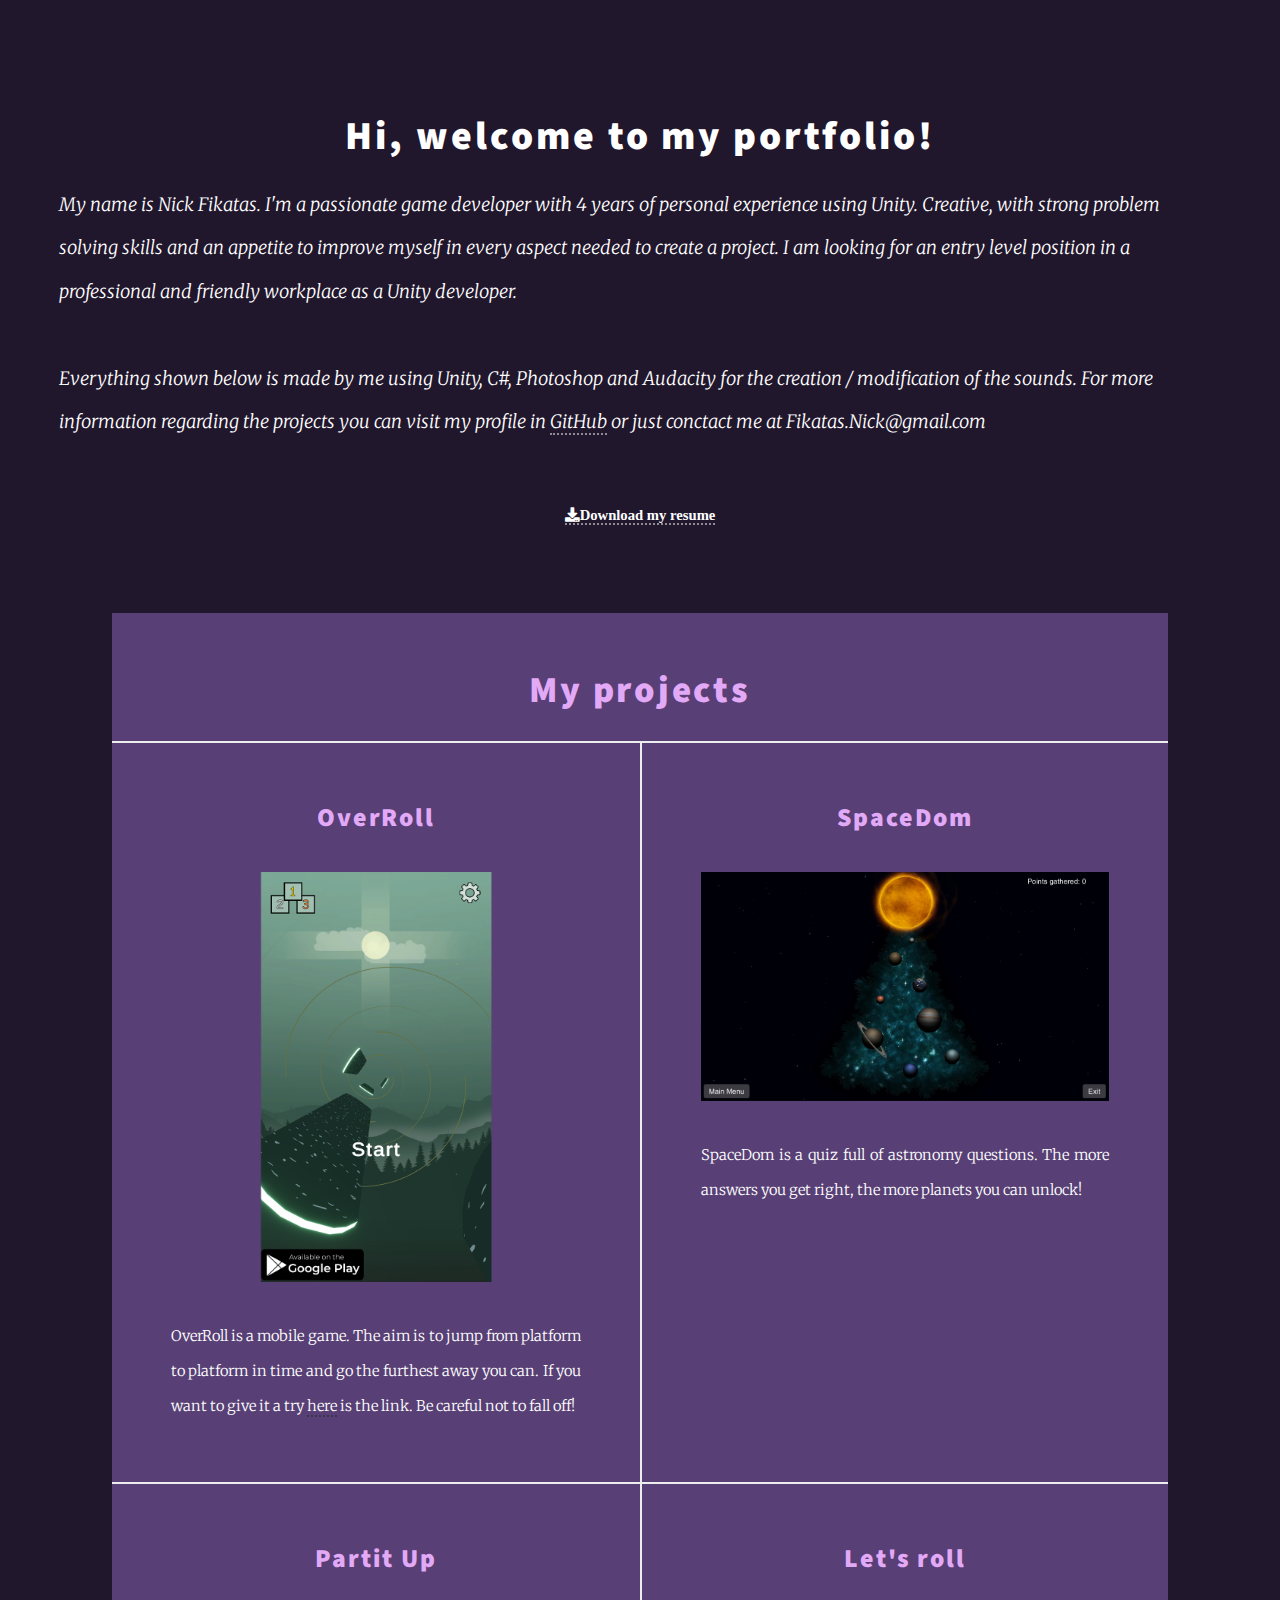
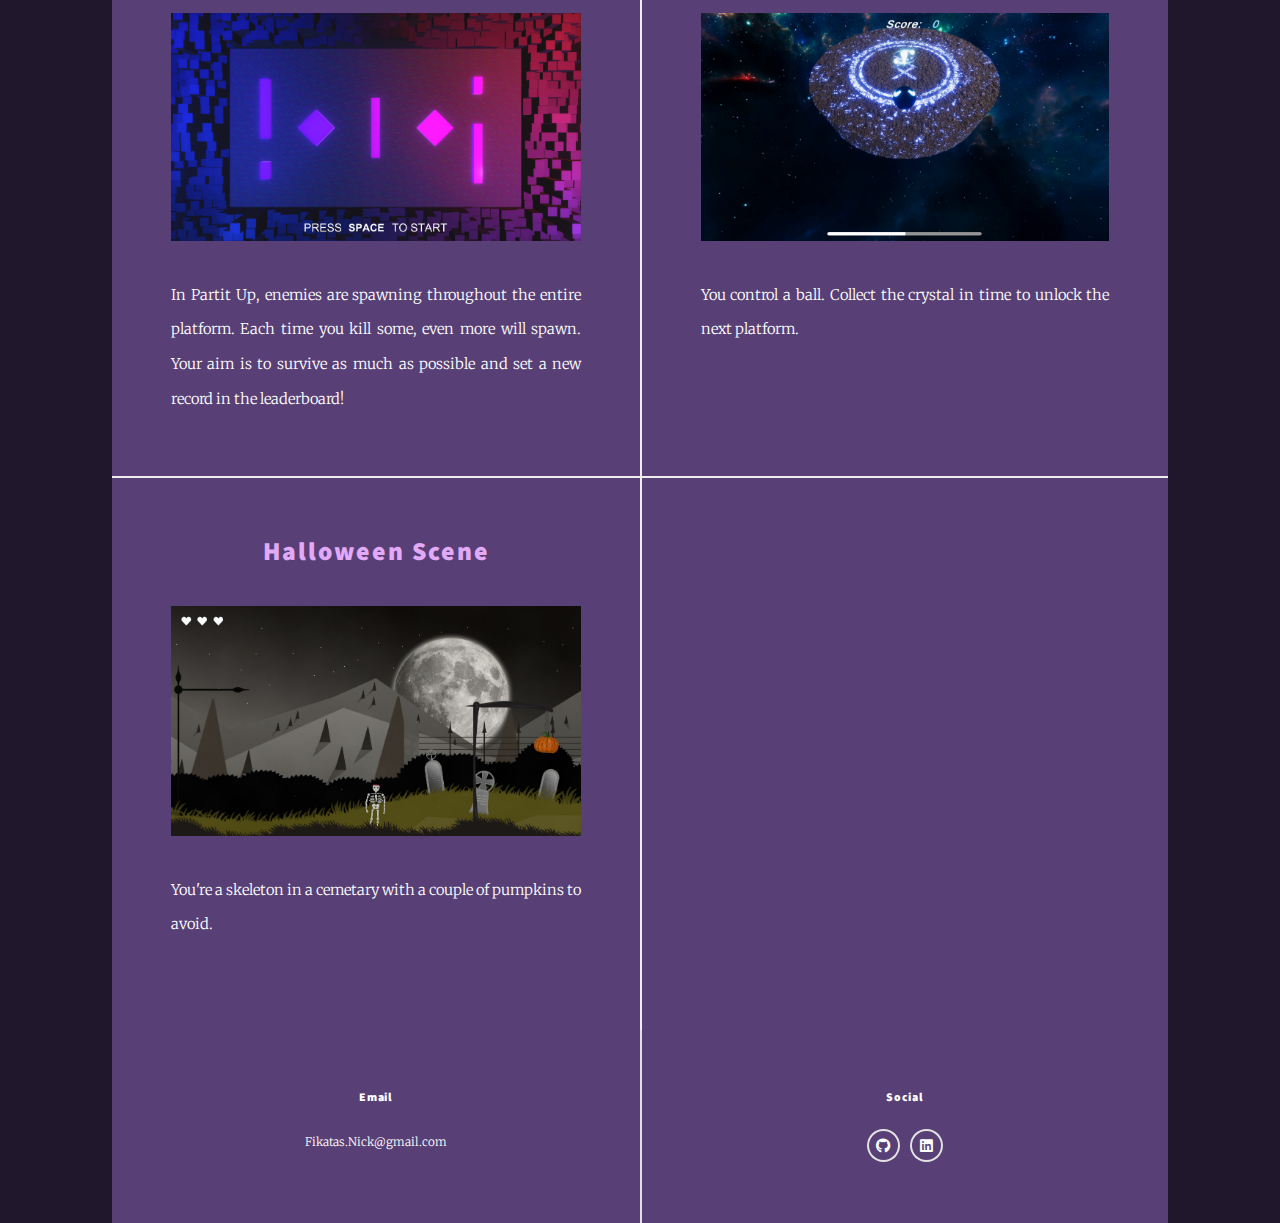
==== index.html @ 96be5496 "Update" ====
<!DOCTYPE HTML>

<html>
	<head>
		<meta charset="utf-8" />
		<meta name="viewport" content="width=device-width, initial-scale=1, user-scalable=no" />
		<!--CSS link here-->
		<link rel="stylesheet" href="assets/css/main.css" />
		<noscript><link rel="stylesheet" href="assets/css/noscript.css" /></noscript>
	</head>
	<body class="is-preload">

				<!-- Intro -->
		<div id="intro">
			<h1>Hi, welcome to my portfolio!</h1>
			<p>
				My name is Nick Fikatas. I'm a passionate game developer with 4 years of personal experience using
				Unity. Creative, with strong problem solving skills and an appetite to improve
				myself in every aspect needed to create a project. I am looking for an entry
				level position in a professional and friendly workplace as a Unity developer.<br><br>
				Everything shown below is made by me using Unity, C#, Photoshop and Audacity for the creation / modification of the sounds.
				For more information regarding the projects you can visit my profile in <a href="https://github.com/KosmicRelic">GitHub</a>
				or just conctact me at Fikatas.Nick@gmail.com
			</p><br>
			<a href="Nikolaos Fikatas Resume.pdf" Download class="fa fa-download" aria-hidden="true"><span class="label">Download my resume</span></a>
		</div>
				<!-- Main -->
					<div id="main">
						<h1>My projects</h1>
						<!-- Posts -->
							<section class="posts">
								<article>
									<header>
										<h2><a href="OverRoll.html">OverRoll</a></h2>
									</header>
									<a href="OverRoll.html" class="image fit"><img src="images/OverRoll/MainMenu.png"></a>
									<p>OverRoll is a mobile game. The aim is to jump from platform to platform in time and go the furthest away you can. 
										If you want to give it a try <a href="https://play.google.com/store/apps/details?id=io.KosmicRelics.Jump">here</a> is the link. Be careful not to fall off!</p>
								</article>
								<article>
									<header>
										<h2><a href="Spacedom.html">SpaceDom<br /></a></h2>										
									</header>
									<a href="spacedom.html" class="image fit"><img src="images/SpaceDom/SpaceDomTree.jpg"></a>
									<p>SpaceDom is a quiz full of astronomy questions. The more answers you get right, the more planets you can unlock!</p>
								</article>
								<article>
									<header>
										<h2><a href="PartitUp.html">Partit Up<br /></a></h2>
									</header>
									<a href="PartitUp.html" class="image fit"><img src="images/PartitUp/PressStart.jpg"></a>
									<p>In Partit Up, enemies are spawning throughout the entire platform. Each time you kill some, even more will spawn.
										 Your aim is to survive as much as possible and set a new record in the leaderboard!</p>
								</article>
								<article>
									<header>
										<h2><a href="Lets Roll.html">Let's roll</a></h2>
									</header>
									<a href="Lets Roll.html" class="image fit"><img src="images/LetsRoll/Platform.jpg"></a>
									<p>You control a ball. Collect the crystal in time to unlock the next platform.</p>
									<ul class="actions special">
								</article>
								<article>
									<header>
										<h2><a href="Halloween Scene.html">Halloween Scene</a></h2>
									</header>
									<a href="Halloween Scene.html" class="image fit"><img src="images/HalloweenScene//Scene.jpg"></a>
									<p>You're a skeleton in a cemetary with a couple of pumpkins to avoid.</p>
									<ul class="actions special">
								</article>
								<article></article>
							</section>

					</div>

				<!-- Footer -->
					<footer id="footer">						
							<section>
								<h3>Email</h3>
								<p>Fikatas.Nick@gmail.com</p>
							</section>
							<section>
								<h3>Social</h3>
								<ul class="icons alt">																		
									<li><a href="https://github.com/KosmicRelic" class="icon brands alt fa-github"><span class="label">GitHub</span></a></li>
									<li><a href="https://www.linkedin.com/in/nikolaos-fikatas-37b38223a/" class="icon brands alt fa-linkedin"><span class="label">Linked-In</span></a></li>
								</ul>
							</section>
						</section>
					</footer>

			</div>

		<!-- Scripts -->
			<script src="assets/js/jquery.min.js"></script>
			<script src="assets/js/jquery.scrollex.min.js"></script>
			<script src="assets/js/jquery.scrolly.min.js"></script>
			<script src="assets/js/browser.min.js"></script>
			<script src="assets/js/breakpoints.min.js"></script>
			<script src="assets/js/util.js"></script>
			<script src="assets/js/main.js"></script>

	</body>
</html>
---- assets/css/main.css ----
@import url(fontawesome-all.min.css);
@import url("https://fonts.googleapis.com/css?family=Merriweather:300,700,300italic,700italic|Source+Sans+Pro:900");


html, body, div, applet, object,
iframe, h1, h2, h3, h4, h5, h6, p, blockquote,
pre, a, abbr, acronym, address, big, cite,
code, del, dfn, em, img, ins, kbd, q, s, samp,
small, strike, strong, sub, sup, tt, var, b,
u, i, center, dl, dt, dd, ol, ul, li, fieldset,
form, label, legend, table, caption, tbody,
tfoot, thead, tr, th, td, article, aside,
canvas, details, embed, figure, figcaption,
footer, header, hgroup, menu, nav, output, ruby,
section, summary, time, mark, audio, video {
	margin: 0;
	padding: 0;
	border: 0;
	font-size: 100%;
	font: inherit;
	background-color: #583f75;
	vertical-align: baseline;}

	span{
	margin: 0;
	padding: 0;
	border: 0;
	font-size: 100%;
	font: inherit;
	background-color: inherit;
	vertical-align: baseline;
	}

article, aside, details, figcaption, figure,
footer, header, hgroup, menu, nav, section {
	display: block;}

body {
	line-height: 1;
}

ol, ul {
	list-style: none;
}

blockquote, q {
	quotes: none;
}

	blockquote:before, blockquote:after, q:before, q:after {
		content: '';
		content: none;
	}

table {
	border-collapse: collapse;
	border-spacing: 0;
}

body {
	-webkit-text-size-adjust: none;
}

mark {
	background-color: transparent;
	color: inherit;
}

input::-moz-focus-inner {
	border: 0;
	padding: 0;
}

input, select, textarea {
	-moz-appearance: none;
	-webkit-appearance: none;
	-ms-appearance: none;
	appearance: none;
}

/* Basic */

	@-ms-viewport {
		width: device-width;
	}

	body {
		-ms-overflow-style: scrollbar;
	}

	@media screen and (max-width: 480px) {

		html, body {
			min-width: 320px;
		}

	}

	html {
		box-sizing: border-box;
	}

	*, *:before, *:after {
		box-sizing: inherit;
	}

	body {
		background-color: #21172d;
	}

		body.is-preload *, body.is-preload *:before, body.is-preload *:after {
			-moz-animation: none !important;
			-webkit-animation: none !important;
			-ms-animation: none !important;
			animation: none !important;
			-moz-transition: none !important;
			-webkit-transition: none !important;
			-ms-transition: none !important;
			transition: none !important;
		}

/* Type */

	html {
		font-size: 16pt;
	}

		@media screen and (max-width: 1680px) {

			html {
				font-size: 12pt;
			}

		}

		@media screen and (max-width: 1280px) {

			html {
				font-size: 11pt;
			}

		}

		@media screen and (max-width: 360px) {

			html {
				font-size: 10pt;
			}

		}

	body {
		color: #212931;
	}

	body, input, select, textarea {
		font-family: "Merriweather", Georgia, serif;
		font-weight: 300;
		font-size: 1rem;
		line-height: 2.375;
	}

	a {
		background-color: inherit;
		-moz-transition: color 0.2s ease-in-out, background-color 0.2s ease-in-out, border-color 0.2s ease-in-out, box-shadow 0.2s ease-in-out;
		-webkit-transition: color 0.2s ease-in-out, background-color 0.2s ease-in-out, border-color 0.2s ease-in-out, box-shadow 0.2s ease-in-out;
		-ms-transition: color 0.2s ease-in-out, background-color 0.2s ease-in-out, border-color 0.2s ease-in-out, box-shadow 0.2s ease-in-out;
		transition: color 0.2s ease-in-out, background-color 0.2s ease-in-out, border-color 0.2s ease-in-out, box-shadow 0.2s ease-in-out;
		border-bottom: dotted 2px;
		text-decoration: none;
	}

		a:hover {
			border-bottom-color: transparent;
		}

	strong, b {
		font-weight: 600;
	}

	em, i {
		font-style: italic;
	}

	p {
		text-align: justify;
		margin: 0 0 2rem 0;
		color: white;
	}

	h1, h2, h3, h4, h5, h6 {
		font-family: "Source Sans Pro", Helvetica, sans-serif;
		font-weight: 900;
		line-height: 1.5;
		letter-spacing: 0.075em;
		margin: 0 0 1rem 0;
	}

		h1 a, h2 a, h3 a, h4 a, h5 a, h6 a {
			border-bottom: 0;
			color: inherit;
			text-decoration: none;
		}

	h1 {
		font-size: 2.5rem;
		line-height: 1.1;
		margin: 0 0 2rem 0;
		text-align: center;
	}

	h2 {
		
		font-size: 1.75rem;
		line-height: 1.3;
		margin: 0 0 1.5rem 0;
	}

	h3 {
		font-size: 1.25rem;
		margin: 0 0 1.5rem 0;
	}

	h4 {
		font-size: 1rem;
	}

	h5 {
		font-size: 0.9rem;
	}

	h6 {
		font-size: 0.8rem;
	}

	sub {
		font-size: 0.8rem;
		position: relative;
		top: 0.5rem;
	}

	sup {
		font-size: 0.8rem;
		position: relative;
		top: -0.5rem;
	}

	blockquote {
		border-left: solid 4px;
		font-style: italic;
		margin: 0 0 2rem 0;
		padding: 0.5rem 0 0.5rem 2rem;
	}

	code {
		border: solid 2px;
		font-family: "Courier New", monospace;
		font-size: 0.9rem;
		margin: 0 0.25rem;
		padding: 0.25rem 0.65rem;
	}

	pre {
		-webkit-overflow-scrolling: touch;
		font-family: "Courier New", monospace;
		font-size: 0.9rem;
		margin: 0 0 2rem 0;
	}

		pre code {
			display: block;
			line-height: 1.75;
			padding: 1rem 1.5rem;
			overflow-x: auto;
		}

	hr {
		border: 0;
		border-bottom: solid 2px;
		margin: 3rem 0;
	}

		hr.major {
			margin: 5rem 0;
		}

	.align-left {
		text-align: left;
	}

	.align-center {
		text-align: center;
	}

	.align-right {
		text-align: right;
	}

	input, select, textarea {
		color: white;
	}

	a {
		color: white;
		border-bottom-color: rgba(33, 41, 49, 0.5);
	}

		a:hover {
			border-bottom-color: transparent;
			color: #18bfef !important;
		}

	strong, b {
		color: #212931;
	}

	h1, h2, h3, h4, h5, h6 {
		color: #e2a9f7;
	}

	blockquote {
		border-left-color: #eeeeee;
	}

	code {
		background: rgba(220, 220, 220, 0.25);
		border-color: #eeeeee;
	}

	hr {
		border-bottom-color: #eeeeee;
	}

/* Row */

	.row {
		display: flex;
		flex-wrap: wrap;
		box-sizing: border-box;
		align-items: stretch;
	}

		.row > * {
			box-sizing: border-box;
		}

		.row.gtr-uniform > * > :last-child {
			margin-bottom: 0;
		}

		.row.aln-left {
			justify-content: flex-start;
		}

		.row.aln-center {
			justify-content: center;
		}

		.row.aln-right {
			justify-content: flex-end;
		}

		.row.aln-top {
			align-items: flex-start;
		}

		.row.aln-middle {
			align-items: center;
		}

		.row.aln-bottom {
			align-items: flex-end;
		}

		.row > .imp {
			order: -1;
		}

		.row > .col-1 {
			width: 8.33333%;
		}

		.row > .off-1 {
			margin-left: 8.33333%;
		}

		.row > .col-2 {
			width: 16.66667%;
		}

		.row > .off-2 {
			margin-left: 16.66667%;
		}

		.row > .col-3 {
			width: 25%;
		}

		.row > .off-3 {
			margin-left: 25%;
		}

		.row > .col-4 {
			width: 33.33333%;
		}

		.row > .off-4 {
			margin-left: 33.33333%;
		}

		.row > .col-5 {
			width: 41.66667%;
		}

		.row > .off-5 {
			margin-left: 41.66667%;
		}

		.row > .col-6 {
			width: 50%;
		}

		.row > .off-6 {
			margin-left: 50%;
		}

		.row > .col-7 {
			width: 58.33333%;
		}

		.row > .off-7 {
			margin-left: 58.33333%;
		}

		.row > .col-8 {
			width: 66.66667%;
		}

		.row > .off-8 {
			margin-left: 66.66667%;
		}

		.row > .col-9 {
			width: 75%;
		}

		.row > .off-9 {
			margin-left: 75%;
		}

		.row > .col-10 {
			width: 83.33333%;
		}

		.row > .off-10 {
			margin-left: 83.33333%;
		}

		.row > .col-11 {
			width: 91.66667%;
		}

		.row > .off-11 {
			margin-left: 91.66667%;
		}

		.row > .col-12 {
			width: 100%;
		}

		.row > .off-12 {
			margin-left: 100%;
		}

		.row.gtr-0 {
			margin-top: 0;
			margin-left: 0rem;
		}

			.row.gtr-0 > * {
				padding: 0 0 0 0rem;
			}

			.row.gtr-0.gtr-uniform {
				margin-top: 0rem;
			}

				.row.gtr-0.gtr-uniform > * {
					padding-top: 0rem;
				}

		.row.gtr-25 {
			margin-top: 0;
			margin-left: -0.375rem;
		}

			.row.gtr-25 > * {
				padding: 0 0 0 0.375rem;
			}

			.row.gtr-25.gtr-uniform {
				margin-top: -0.375rem;
			}

				.row.gtr-25.gtr-uniform > * {
					padding-top: 0.375rem;
				}

		.row.gtr-50 {
			margin-top: 0;
			margin-left: -0.75rem;
		}

			.row.gtr-50 > * {
				padding: 0 0 0 0.75rem;
			}

			.row.gtr-50.gtr-uniform {
				margin-top: -0.75rem;
			}

				.row.gtr-50.gtr-uniform > * {
					padding-top: 0.75rem;
				}

		.row {
			margin-top: 0;
			margin-left: -1.5rem;
		}

			.row > * {
				padding: 0 0 0 1.5rem;
			}

			.row.gtr-uniform {
				margin-top: -1.5rem;
			}

				.row.gtr-uniform > * {
					padding-top: 1.5rem;
				}

		.row.gtr-150 {
			margin-top: 0;
			margin-left: -2.25rem;
		}

			.row.gtr-150 > * {
				padding: 0 0 0 2.25rem;
			}

			.row.gtr-150.gtr-uniform {
				margin-top: -2.25rem;
			}

				.row.gtr-150.gtr-uniform > * {
					padding-top: 2.25rem;
				}

		.row.gtr-200 {
			margin-top: 0;
			margin-left: -3rem;
		}

			.row.gtr-200 > * {
				padding: 0 0 0 3rem;
			}

			.row.gtr-200.gtr-uniform {
				margin-top: -3rem;
			}

				.row.gtr-200.gtr-uniform > * {
					padding-top: 3rem;
				}

		@media screen and (max-width: 1680px) {

			.row {
				display: flex;
				flex-wrap: wrap;
				box-sizing: border-box;
				align-items: stretch;
			}

				.row > * {
					box-sizing: border-box;
				}

				.row.gtr-uniform > * > :last-child {
					margin-bottom: 0;
				}

				.row.aln-left {
					justify-content: flex-start;
				}

				.row.aln-center {
					justify-content: center;
				}

				.row.aln-right {
					justify-content: flex-end;
				}

				.row.aln-top {
					align-items: flex-start;
				}

				.row.aln-middle {
					align-items: center;
				}

				.row.aln-bottom {
					align-items: flex-end;
				}

				.row > .imp-xlarge {
					order: -1;
				}

				.row > .col-1-xlarge {
					width: 8.33333%;
				}

				.row > .off-1-xlarge {
					margin-left: 8.33333%;
				}

				.row > .col-2-xlarge {
					width: 16.66667%;
				}

				.row > .off-2-xlarge {
					margin-left: 16.66667%;
				}

				.row > .col-3-xlarge {
					width: 25%;
				}

				.row > .off-3-xlarge {
					margin-left: 25%;
				}

				.row > .col-4-xlarge {
					width: 33.33333%;
				}

				.row > .off-4-xlarge {
					margin-left: 33.33333%;
				}

				.row > .col-5-xlarge {
					width: 41.66667%;
				}

				.row > .off-5-xlarge {
					margin-left: 41.66667%;
				}

				.row > .col-6-xlarge {
					width: 50%;
				}

				.row > .off-6-xlarge {
					margin-left: 50%;
				}

				.row > .col-7-xlarge {
					width: 58.33333%;
				}

				.row > .off-7-xlarge {
					margin-left: 58.33333%;
				}

				.row > .col-8-xlarge {
					width: 66.66667%;
				}

				.row > .off-8-xlarge {
					margin-left: 66.66667%;
				}

				.row > .col-9-xlarge {
					width: 75%;
				}

				.row > .off-9-xlarge {
					margin-left: 75%;
				}

				.row > .col-10-xlarge {
					width: 83.33333%;
				}

				.row > .off-10-xlarge {
					margin-left: 83.33333%;
				}

				.row > .col-11-xlarge {
					width: 91.66667%;
				}

				.row > .off-11-xlarge {
					margin-left: 91.66667%;
				}

				.row > .col-12-xlarge {
					width: 100%;
				}

				.row > .off-12-xlarge {
					margin-left: 100%;
				}

				.row.gtr-0 {
					margin-top: 0;
					margin-left: 0rem;
				}

					.row.gtr-0 > * {
						padding: 0 0 0 0rem;
					}

					.row.gtr-0.gtr-uniform {
						margin-top: 0rem;
					}

						.row.gtr-0.gtr-uniform > * {
							padding-top: 0rem;
						}

				.row.gtr-25 {
					margin-top: 0;
					margin-left: -0.375rem;
				}

					.row.gtr-25 > * {
						padding: 0 0 0 0.375rem;
					}

					.row.gtr-25.gtr-uniform {
						margin-top: -0.375rem;
					}

						.row.gtr-25.gtr-uniform > * {
							padding-top: 0.375rem;
						}

				.row.gtr-50 {
					margin-top: 0;
					margin-left: -0.75rem;
				}

					.row.gtr-50 > * {
						padding: 0 0 0 0.75rem;
					}

					.row.gtr-50.gtr-uniform {
						margin-top: -0.75rem;
					}

						.row.gtr-50.gtr-uniform > * {
							padding-top: 0.75rem;
						}

				.row {
					margin-top: 0;
					margin-left: -1.5rem;
				}

					.row > * {
						padding: 0 0 0 1.5rem;
					}

					.row.gtr-uniform {
						margin-top: -1.5rem;
					}

						.row.gtr-uniform > * {
							padding-top: 1.5rem;
						}

				.row.gtr-150 {
					margin-top: 0;
					margin-left: -2.25rem;
				}

					.row.gtr-150 > * {
						padding: 0 0 0 2.25rem;
					}

					.row.gtr-150.gtr-uniform {
						margin-top: -2.25rem;
					}

						.row.gtr-150.gtr-uniform > * {
							padding-top: 2.25rem;
						}

				.row.gtr-200 {
					margin-top: 0;
					margin-left: -3rem;
				}

					.row.gtr-200 > * {
						padding: 0 0 0 3rem;
					}

					.row.gtr-200.gtr-uniform {
						margin-top: -3rem;
					}

						.row.gtr-200.gtr-uniform > * {
							padding-top: 3rem;
						}

		}

		@media screen and (max-width: 1280px) {

			.row {
				display: flex;
				flex-wrap: wrap;
				box-sizing: border-box;
				align-items: stretch;
			}

				.row > * {
					box-sizing: border-box;
				}

				.row.gtr-uniform > * > :last-child {
					margin-bottom: 0;
				}

				.row.aln-left {
					justify-content: flex-start;
				}

				.row.aln-center {
					justify-content: center;
				}

				.row.aln-right {
					justify-content: flex-end;
				}

				.row.aln-top {
					align-items: flex-start;
				}

				.row.aln-middle {
					align-items: center;
				}

				.row.aln-bottom {
					align-items: flex-end;
				}

				.row > .imp-large {
					order: -1;
				}

				.row > .col-1-large {
					width: 8.33333%;
				}

				.row > .off-1-large {
					margin-left: 8.33333%;
				}

				.row > .col-2-large {
					width: 16.66667%;
				}

				.row > .off-2-large {
					margin-left: 16.66667%;
				}

				.row > .col-3-large {
					width: 25%;
				}

				.row > .off-3-large {
					margin-left: 25%;
				}

				.row > .col-4-large {
					width: 33.33333%;
				}

				.row > .off-4-large {
					margin-left: 33.33333%;
				}

				.row > .col-5-large {
					width: 41.66667%;
				}

				.row > .off-5-large {
					margin-left: 41.66667%;
				}

				.row > .col-6-large {
					width: 50%;
				}

				.row > .off-6-large {
					margin-left: 50%;
				}

				.row > .col-7-large {
					width: 58.33333%;
				}

				.row > .off-7-large {
					margin-left: 58.33333%;
				}

				.row > .col-8-large {
					width: 66.66667%;
				}

				.row > .off-8-large {
					margin-left: 66.66667%;
				}

				.row > .col-9-large {
					width: 75%;
				}

				.row > .off-9-large {
					margin-left: 75%;
				}

				.row > .col-10-large {
					width: 83.33333%;
				}

				.row > .off-10-large {
					margin-left: 83.33333%;
				}

				.row > .col-11-large {
					width: 91.66667%;
				}

				.row > .off-11-large {
					margin-left: 91.66667%;
				}

				.row > .col-12-large {
					width: 100%;
				}

				.row > .off-12-large {
					margin-left: 100%;
				}

				.row.gtr-0 {
					margin-top: 0;
					margin-left: 0rem;
				}

					.row.gtr-0 > * {
						padding: 0 0 0 0rem;
					}

					.row.gtr-0.gtr-uniform {
						margin-top: 0rem;
					}

						.row.gtr-0.gtr-uniform > * {
							padding-top: 0rem;
						}

				.row.gtr-25 {
					margin-top: 0;
					margin-left: -0.375rem;
				}

					.row.gtr-25 > * {
						padding: 0 0 0 0.375rem;
					}

					.row.gtr-25.gtr-uniform {
						margin-top: -0.375rem;
					}

						.row.gtr-25.gtr-uniform > * {
							padding-top: 0.375rem;
						}

				.row.gtr-50 {
					margin-top: 0;
					margin-left: -0.75rem;
				}

					.row.gtr-50 > * {
						padding: 0 0 0 0.75rem;
					}

					.row.gtr-50.gtr-uniform {
						margin-top: -0.75rem;
					}

						.row.gtr-50.gtr-uniform > * {
							padding-top: 0.75rem;
						}

				.row {
					margin-top: 0;
					margin-left: -1.5rem;
				}

					.row > * {
						padding: 0 0 0 1.5rem;
					}

					.row.gtr-uniform {
						margin-top: -1.5rem;
					}

						.row.gtr-uniform > * {
							padding-top: 1.5rem;
						}

				.row.gtr-150 {
					margin-top: 0;
					margin-left: -2.25rem;
				}

					.row.gtr-150 > * {
						padding: 0 0 0 2.25rem;
					}

					.row.gtr-150.gtr-uniform {
						margin-top: -2.25rem;
					}

						.row.gtr-150.gtr-uniform > * {
							padding-top: 2.25rem;
						}

				.row.gtr-200 {
					margin-top: 0;
					margin-left: -3rem;
				}

					.row.gtr-200 > * {
						padding: 0 0 0 3rem;
					}

					.row.gtr-200.gtr-uniform {
						margin-top: -3rem;
					}

						.row.gtr-200.gtr-uniform > * {
							padding-top: 3rem;
						}

		}

		@media screen and (max-width: 980px) {

			.row {
				display: flex;
				flex-wrap: wrap;
				box-sizing: border-box;
				align-items: stretch;
			}

				.row > * {
					box-sizing: border-box;
				}

				.row.gtr-uniform > * > :last-child {
					margin-bottom: 0;
				}

				.row.aln-left {
					justify-content: flex-start;
				}

				.row.aln-center {
					justify-content: center;
				}

				.row.aln-right {
					justify-content: flex-end;
				}

				.row.aln-top {
					align-items: flex-start;
				}

				.row.aln-middle {
					align-items: center;
				}

				.row.aln-bottom {
					align-items: flex-end;
				}

				.row > .imp-medium {
					order: -1;
				}

				.row > .col-1-medium {
					width: 8.33333%;
				}

				.row > .off-1-medium {
					margin-left: 8.33333%;
				}

				.row > .col-2-medium {
					width: 16.66667%;
				}

				.row > .off-2-medium {
					margin-left: 16.66667%;
				}

				.row > .col-3-medium {
					width: 25%;
				}

				.row > .off-3-medium {
					margin-left: 25%;
				}

				.row > .col-4-medium {
					width: 33.33333%;
				}

				.row > .off-4-medium {
					margin-left: 33.33333%;
				}

				.row > .col-5-medium {
					width: 41.66667%;
				}

				.row > .off-5-medium {
					margin-left: 41.66667%;
				}

				.row > .col-6-medium {
					width: 50%;
				}

				.row > .off-6-medium {
					margin-left: 50%;
				}

				.row > .col-7-medium {
					width: 58.33333%;
				}

				.row > .off-7-medium {
					margin-left: 58.33333%;
				}

				.row > .col-8-medium {
					width: 66.66667%;
				}

				.row > .off-8-medium {
					margin-left: 66.66667%;
				}

				.row > .col-9-medium {
					width: 75%;
				}

				.row > .off-9-medium {
					margin-left: 75%;
				}

				.row > .col-10-medium {
					width: 83.33333%;
				}

				.row > .off-10-medium {
					margin-left: 83.33333%;
				}

				.row > .col-11-medium {
					width: 91.66667%;
				}

				.row > .off-11-medium {
					margin-left: 91.66667%;
				}

				.row > .col-12-medium {
					width: 100%;
				}

				.row > .off-12-medium {
					margin-left: 100%;
				}

				.row.gtr-0 {
					margin-top: 0;
					margin-left: 0rem;
				}

					.row.gtr-0 > * {
						padding: 0 0 0 0rem;
					}

					.row.gtr-0.gtr-uniform {
						margin-top: 0rem;
					}

						.row.gtr-0.gtr-uniform > * {
							padding-top: 0rem;
						}

				.row.gtr-25 {
					margin-top: 0;
					margin-left: -0.375rem;
				}

					.row.gtr-25 > * {
						padding: 0 0 0 0.375rem;
					}

					.row.gtr-25.gtr-uniform {
						margin-top: -0.375rem;
					}

						.row.gtr-25.gtr-uniform > * {
							padding-top: 0.375rem;
						}

				.row.gtr-50 {
					margin-top: 0;
					margin-left: -0.75rem;
				}

					.row.gtr-50 > * {
						padding: 0 0 0 0.75rem;
					}

					.row.gtr-50.gtr-uniform {
						margin-top: -0.75rem;
					}

						.row.gtr-50.gtr-uniform > * {
							padding-top: 0.75rem;
						}

				.row {
					margin-top: 0;
					margin-left: -1.5rem;
				}

					.row > * {
						padding: 0 0 0 1.5rem;
					}

					.row.gtr-uniform {
						margin-top: -1.5rem;
					}

						.row.gtr-uniform > * {
							padding-top: 1.5rem;
						}

				.row.gtr-150 {
					margin-top: 0;
					margin-left: -2.25rem;
				}

					.row.gtr-150 > * {
						padding: 0 0 0 2.25rem;
					}

					.row.gtr-150.gtr-uniform {
						margin-top: -2.25rem;
					}

						.row.gtr-150.gtr-uniform > * {
							padding-top: 2.25rem;
						}

				.row.gtr-200 {
					margin-top: 0;
					margin-left: -3rem;
				}

					.row.gtr-200 > * {
						padding: 0 0 0 3rem;
					}

					.row.gtr-200.gtr-uniform {
						margin-top: -3rem;
					}

						.row.gtr-200.gtr-uniform > * {
							padding-top: 3rem;
						}

		}

		@media screen and (max-width: 736px) {

			.row {
				display: flex;
				flex-wrap: wrap;
				box-sizing: border-box;
				align-items: stretch;
			}

				.row > * {
					box-sizing: border-box;
				}

				.row.gtr-uniform > * > :last-child {
					margin-bottom: 0;
				}

				.row.aln-left {
					justify-content: flex-start;
				}

				.row.aln-center {
					justify-content: center;
				}

				.row.aln-right {
					justify-content: flex-end;
				}

				.row.aln-top {
					align-items: flex-start;
				}

				.row.aln-middle {
					align-items: center;
				}

				.row.aln-bottom {
					align-items: flex-end;
				}

				.row > .imp-small {
					order: -1;
				}

				.row > .col-1-small {
					width: 8.33333%;
				}

				.row > .off-1-small {
					margin-left: 8.33333%;
				}

				.row > .col-2-small {
					width: 16.66667%;
				}

				.row > .off-2-small {
					margin-left: 16.66667%;
				}

				.row > .col-3-small {
					width: 25%;
				}

				.row > .off-3-small {
					margin-left: 25%;
				}

				.row > .col-4-small {
					width: 33.33333%;
				}

				.row > .off-4-small {
					margin-left: 33.33333%;
				}

				.row > .col-5-small {
					width: 41.66667%;
				}

				.row > .off-5-small {
					margin-left: 41.66667%;
				}

				.row > .col-6-small {
					width: 50%;
				}

				.row > .off-6-small {
					margin-left: 50%;
				}

				.row > .col-7-small {
					width: 58.33333%;
				}

				.row > .off-7-small {
					margin-left: 58.33333%;
				}

				.row > .col-8-small {
					width: 66.66667%;
				}

				.row > .off-8-small {
					margin-left: 66.66667%;
				}

				.row > .col-9-small {
					width: 75%;
				}

				.row > .off-9-small {
					margin-left: 75%;
				}

				.row > .col-10-small {
					width: 83.33333%;
				}

				.row > .off-10-small {
					margin-left: 83.33333%;
				}

				.row > .col-11-small {
					width: 91.66667%;
				}

				.row > .off-11-small {
					margin-left: 91.66667%;
				}

				.row > .col-12-small {
					width: 100%;
				}

				.row > .off-12-small {
					margin-left: 100%;
				}

				.row.gtr-0 {
					margin-top: 0;
					margin-left: 0rem;
				}

					.row.gtr-0 > * {
						padding: 0 0 0 0rem;
					}

					.row.gtr-0.gtr-uniform {
						margin-top: 0rem;
					}

						.row.gtr-0.gtr-uniform > * {
							padding-top: 0rem;
						}

				.row.gtr-25 {
					margin-top: 0;
					margin-left: -0.375rem;
				}

					.row.gtr-25 > * {
						padding: 0 0 0 0.375rem;
					}

					.row.gtr-25.gtr-uniform {
						margin-top: -0.375rem;
					}

						.row.gtr-25.gtr-uniform > * {
							padding-top: 0.375rem;
						}

				.row.gtr-50 {
					margin-top: 0;
					margin-left: -0.75rem;
				}

					.row.gtr-50 > * {
						padding: 0 0 0 0.75rem;
					}

					.row.gtr-50.gtr-uniform {
						margin-top: -0.75rem;
					}

						.row.gtr-50.gtr-uniform > * {
							padding-top: 0.75rem;
						}

				.row {
					margin-top: 0;
					margin-left: -1.5rem;
				}

					.row > * {
						padding: 0 0 0 1.5rem;
					}

					.row.gtr-uniform {
						margin-top: -1.5rem;
					}

						.row.gtr-uniform > * {
							padding-top: 1.5rem;
						}

				.row.gtr-150 {
					margin-top: 0;
					margin-left: -2.25rem;
				}

					.row.gtr-150 > * {
						padding: 0 0 0 2.25rem;
					}

					.row.gtr-150.gtr-uniform {
						margin-top: -2.25rem;
					}

						.row.gtr-150.gtr-uniform > * {
							padding-top: 2.25rem;
						}

				.row.gtr-200 {
					margin-top: 0;
					margin-left: -3rem;
				}

					.row.gtr-200 > * {
						padding: 0 0 0 3rem;
					}

					.row.gtr-200.gtr-uniform {
						margin-top: -3rem;
					}

						.row.gtr-200.gtr-uniform > * {
							padding-top: 3rem;
						}

		}

		@media screen and (max-width: 480px) {

			.row {
				display: flex;
				flex-wrap: wrap;
				box-sizing: border-box;
				align-items: stretch;
			}

				.row > * {
					box-sizing: border-box;
				}

				.row.gtr-uniform > * > :last-child {
					margin-bottom: 0;
				}

				.row.aln-left {
					justify-content: flex-start;
				}

				.row.aln-center {
					justify-content: center;
				}

				.row.aln-right {
					justify-content: flex-end;
				}

				.row.aln-top {
					align-items: flex-start;
				}

				.row.aln-middle {
					align-items: center;
				}

				.row.aln-bottom {
					align-items: flex-end;
				}

				.row > .imp-xsmall {
					order: -1;
				}

				.row > .col-1-xsmall {
					width: 8.33333%;
				}

				.row > .off-1-xsmall {
					margin-left: 8.33333%;
				}

				.row > .col-2-xsmall {
					width: 16.66667%;
				}

				.row > .off-2-xsmall {
					margin-left: 16.66667%;
				}

				.row > .col-3-xsmall {
					width: 25%;
				}

				.row > .off-3-xsmall {
					margin-left: 25%;
				}

				.row > .col-4-xsmall {
					width: 33.33333%;
				}

				.row > .off-4-xsmall {
					margin-left: 33.33333%;
				}

				.row > .col-5-xsmall {
					width: 41.66667%;
				}

				.row > .off-5-xsmall {
					margin-left: 41.66667%;
				}

				.row > .col-6-xsmall {
					width: 50%;
				}

				.row > .off-6-xsmall {
					margin-left: 50%;
				}

				.row > .col-7-xsmall {
					width: 58.33333%;
				}

				.row > .off-7-xsmall {
					margin-left: 58.33333%;
				}

				.row > .col-8-xsmall {
					width: 66.66667%;
				}

				.row > .off-8-xsmall {
					margin-left: 66.66667%;
				}

				.row > .col-9-xsmall {
					width: 75%;
				}

				.row > .off-9-xsmall {
					margin-left: 75%;
				}

				.row > .col-10-xsmall {
					width: 83.33333%;
				}

				.row > .off-10-xsmall {
					margin-left: 83.33333%;
				}

				.row > .col-11-xsmall {
					width: 91.66667%;
				}

				.row > .off-11-xsmall {
					margin-left: 91.66667%;
				}

				.row > .col-12-xsmall {
					width: 100%;
				}

				.row > .off-12-xsmall {
					margin-left: 100%;
				}

				.row.gtr-0 {
					margin-top: 0;
					margin-left: 0rem;
				}

					.row.gtr-0 > * {
						padding: 0 0 0 0rem;
					}

					.row.gtr-0.gtr-uniform {
						margin-top: 0rem;
					}

						.row.gtr-0.gtr-uniform > * {
							padding-top: 0rem;
						}

				.row.gtr-25 {
					margin-top: 0;
					margin-left: -0.375rem;
				}

					.row.gtr-25 > * {
						padding: 0 0 0 0.375rem;
					}

					.row.gtr-25.gtr-uniform {
						margin-top: -0.375rem;
					}

						.row.gtr-25.gtr-uniform > * {
							padding-top: 0.375rem;
						}

				.row.gtr-50 {
					margin-top: 0;
					margin-left: -0.75rem;
				}

					.row.gtr-50 > * {
						padding: 0 0 0 0.75rem;
					}

					.row.gtr-50.gtr-uniform {
						margin-top: -0.75rem;
					}

						.row.gtr-50.gtr-uniform > * {
							padding-top: 0.75rem;
						}

				.row {
					margin-top: 0;
					margin-left: -1.5rem;
				}

					.row > * {
						padding: 0 0 0 1.5rem;
					}

					.row.gtr-uniform {
						margin-top: -1.5rem;
					}

						.row.gtr-uniform > * {
							padding-top: 1.5rem;
						}

				.row.gtr-150 {
					margin-top: 0;
					margin-left: -2.25rem;
				}

					.row.gtr-150 > * {
						padding: 0 0 0 2.25rem;
					}

					.row.gtr-150.gtr-uniform {
						margin-top: -2.25rem;
					}

						.row.gtr-150.gtr-uniform > * {
							padding-top: 2.25rem;
						}

				.row.gtr-200 {
					margin-top: 0;
					margin-left: -3rem;
				}

					.row.gtr-200 > * {
						padding: 0 0 0 3rem;
					}

					.row.gtr-200.gtr-uniform {
						margin-top: -3rem;
					}

						.row.gtr-200.gtr-uniform > * {
							padding-top: 3rem;
						}

		}

		@media screen and (max-width: 360px) {

			.row {
				display: flex;
				flex-wrap: wrap;
				box-sizing: border-box;
				align-items: stretch;
			}

				.row > * {
					box-sizing: border-box;
				}

				.row.gtr-uniform > * > :last-child {
					margin-bottom: 0;
				}

				.row.aln-left {
					justify-content: flex-start;
				}

				.row.aln-center {
					justify-content: center;
				}

				.row.aln-right {
					justify-content: flex-end;
				}

				.row.aln-top {
					align-items: flex-start;
				}

				.row.aln-middle {
					align-items: center;
				}

				.row.aln-bottom {
					align-items: flex-end;
				}

				.row > .imp-xxsmall {
					order: -1;
				}

				.row > .col-1-xxsmall {
					width: 8.33333%;
				}

				.row > .off-1-xxsmall {
					margin-left: 8.33333%;
				}

				.row > .col-2-xxsmall {
					width: 16.66667%;
				}

				.row > .off-2-xxsmall {
					margin-left: 16.66667%;
				}

				.row > .col-3-xxsmall {
					width: 25%;
				}

				.row > .off-3-xxsmall {
					margin-left: 25%;
				}

				.row > .col-4-xxsmall {
					width: 33.33333%;
				}

				.row > .off-4-xxsmall {
					margin-left: 33.33333%;
				}

				.row > .col-5-xxsmall {
					width: 41.66667%;
				}

				.row > .off-5-xxsmall {
					margin-left: 41.66667%;
				}

				.row > .col-6-xxsmall {
					width: 50%;
				}

				.row > .off-6-xxsmall {
					margin-left: 50%;
				}

				.row > .col-7-xxsmall {
					width: 58.33333%;
				}

				.row > .off-7-xxsmall {
					margin-left: 58.33333%;
				}

				.row > .col-8-xxsmall {
					width: 66.66667%;
				}

				.row > .off-8-xxsmall {
					margin-left: 66.66667%;
				}

				.row > .col-9-xxsmall {
					width: 75%;
				}

				.row > .off-9-xxsmall {
					margin-left: 75%;
				}

				.row > .col-10-xxsmall {
					width: 83.33333%;
				}

				.row > .off-10-xxsmall {
					margin-left: 83.33333%;
				}

				.row > .col-11-xxsmall {
					width: 91.66667%;
				}

				.row > .off-11-xxsmall {
					margin-left: 91.66667%;
				}

				.row > .col-12-xxsmall {
					width: 100%;
				}

				.row > .off-12-xxsmall {
					margin-left: 100%;
				}

				.row.gtr-0 {
					margin-top: 0;
					margin-left: 0rem;
				}

					.row.gtr-0 > * {
						padding: 0 0 0 0rem;
					}

					.row.gtr-0.gtr-uniform {
						margin-top: 0rem;
					}

						.row.gtr-0.gtr-uniform > * {
							padding-top: 0rem;
						}

				.row.gtr-25 {
					margin-top: 0;
					margin-left: -0.375rem;
				}

					.row.gtr-25 > * {
						padding: 0 0 0 0.375rem;
					}

					.row.gtr-25.gtr-uniform {
						margin-top: -0.375rem;
					}

						.row.gtr-25.gtr-uniform > * {
							padding-top: 0.375rem;
						}

				.row.gtr-50 {
					margin-top: 0;
					margin-left: -0.75rem;
				}

					.row.gtr-50 > * {
						padding: 0 0 0 0.75rem;
					}

					.row.gtr-50.gtr-uniform {
						margin-top: -0.75rem;
					}

						.row.gtr-50.gtr-uniform > * {
							padding-top: 0.75rem;
						}

				.row {
					margin-top: 0;
					margin-left: -1.5rem;
				}

					.row > * {
						padding: 0 0 0 1.5rem;
					}

					.row.gtr-uniform {
						margin-top: -1.5rem;
					}

						.row.gtr-uniform > * {
							padding-top: 1.5rem;
						}

				.row.gtr-150 {
					margin-top: 0;
					margin-left: -2.25rem;
				}

					.row.gtr-150 > * {
						padding: 0 0 0 2.25rem;
					}

					.row.gtr-150.gtr-uniform {
						margin-top: -2.25rem;
					}

						.row.gtr-150.gtr-uniform > * {
							padding-top: 2.25rem;
						}

				.row.gtr-200 {
					margin-top: 0;
					margin-left: -3rem;
				}

					.row.gtr-200 > * {
						padding: 0 0 0 3rem;
					}

					.row.gtr-200.gtr-uniform {
						margin-top: -3rem;
					}

						.row.gtr-200.gtr-uniform > * {
							padding-top: 3rem;
						}

		}

/* Box */

	.box {
		border: solid 2px;
		margin-bottom: 2rem;
		padding: 1.5rem;
	}

		.box > :last-child,
		.box > :last-child > :last-child,
		.box > :last-child > :last-child > :last-child {
			margin-bottom: 0;
		}

		.box.alt {
			border: 0;
			border-radius: 0;
			padding: 0;
		}

	.box {
		border-color: #eeeeee;
	}

/* Button */

	input[type="submit"],
	input[type="reset"],
	input[type="button"],
	button,
	.button {
		-moz-appearance: none;
		-webkit-appearance: none;
		-ms-appearance: none;
		appearance: none;
		-moz-transition: background-color 0.2s ease-in-out, box-shadow 0.2s ease-in-out, color 0.2s ease-in-out;
		-webkit-transition: background-color 0.2s ease-in-out, box-shadow 0.2s ease-in-out, color 0.2s ease-in-out;
		-ms-transition: background-color 0.2s ease-in-out, box-shadow 0.2s ease-in-out, color 0.2s ease-in-out;
		transition: background-color 0.2s ease-in-out, box-shadow 0.2s ease-in-out, color 0.2s ease-in-out;
		border: 0;
		border-radius: 0;
		cursor: pointer;
		display: inline-block;
		font-family: "Source Sans Pro", Helvetica, sans-serif;
		font-size: 0.8rem;
		font-weight: 900;
		letter-spacing: 0.075em;
		height: 3rem;
		line-height: 3rem;
		padding: 0 2rem;
		text-align: center;
		text-decoration: none;
		text-transform: uppercase;
		white-space: nowrap;
	}

		input[type="submit"].icon:before,
		input[type="reset"].icon:before,
		input[type="button"].icon:before,
		button.icon:before,
		.button.icon:before {
			margin-right: 0.5rem;
		}

		input[type="submit"].icon.solo,
		input[type="reset"].icon.solo,
		input[type="button"].icon.solo,
		button.icon.solo,
		.button.icon.solo {
			position: relative;
			width: 4rem;
			height: 4rem;
			line-height: 4rem;
			border-radius: 4rem;
			text-indent: 4rem;
			overflow: hidden;
			padding: 0;
			white-space: nowrap;
		}

			input[type="submit"].icon.solo:before,
			input[type="reset"].icon.solo:before,
			input[type="button"].icon.solo:before,
			button.icon.solo:before,
			.button.icon.solo:before {
				position: absolute;
				display: block;
				top: 0;
				left: 0;
				width: inherit;
				height: inherit;
				line-height: inherit;
				font-size: 1.25rem;
				margin-right: 0;
				text-align: center;
				text-indent: 0;
			}

		input[type="submit"].fit,
		input[type="reset"].fit,
		input[type="button"].fit,
		button.fit,
		.button.fit {
			width: 100%;
		}

		input[type="submit"].small,
		input[type="reset"].small,
		input[type="button"].small,
		button.small,
		.button.small {
			font-size: 0.7rem;
			height: 2.5rem;
			line-height: 2.5rem;
			padding: 0 1.5rem;
		}

		input[type="submit"].large,
		input[type="reset"].large,
		input[type="button"].large,
		button.large,
		.button.large {
			font-size: 0.9rem;
			height: 3.5rem;
			line-height: 3.5rem;
			padding: 0 2.75rem;
		}

		@media screen and (max-width: 980px) {

			input[type="submit"],
			input[type="reset"],
			input[type="button"],
			button,
			.button {
				font-size: 0.9rem;
				height: 3.25rem;
				line-height: 3.25rem;
			}

				input[type="submit"].large,
				input[type="reset"].large,
				input[type="button"].large,
				button.large,
				.button.large {
					font-size: 1rem;
					height: 3.75rem;
					line-height: 3.75rem;
				}

		}

		input[type="submit"].disabled, input[type="submit"]:disabled,
		input[type="reset"].disabled,
		input[type="reset"]:disabled,
		input[type="button"].disabled,
		input[type="button"]:disabled,
		button.disabled,
		button:disabled,
		.button.disabled,
		.button:disabled {
			pointer-events: none;
			opacity: 0.25;
		}

	input[type="submit"],
	input[type="reset"],
	input[type="button"],
	button,
	.button {
		background-color: transparent;
		box-shadow: inset 0 0 0 2px #212931;
		color: #212931 !important;
	}

		input[type="submit"]:hover,
		input[type="reset"]:hover,
		input[type="button"]:hover,
		button:hover,
		.button:hover {
			box-shadow: inset 0 0 0 2px #18bfef;
			color: #18bfef !important;
		}

		input[type="submit"].primary,
		input[type="reset"].primary,
		input[type="button"].primary,
		button.primary,
		.button.primary {
			background-color: #212931;
			box-shadow: none;
			color: #ffffff !important;
		}

			input[type="submit"].primary:hover,
			input[type="reset"].primary:hover,
			input[type="button"].primary:hover,
			button.primary:hover,
			.button.primary:hover {
				background-color: #18bfef;
			}

/* Form */

	form {
		margin: 0 0 2rem 0;
	}

		form > :last-child {
			margin-bottom: 0;
		}

		form > .fields {
			display: -moz-flex;
			display: -webkit-flex;
			display: -ms-flex;
			display: flex;
			-moz-flex-wrap: wrap;
			-webkit-flex-wrap: wrap;
			-ms-flex-wrap: wrap;
			flex-wrap: wrap;
			width: calc(100% + 3rem);
			margin: -1.5rem 0 2rem -1.5rem;
		}

			form > .fields > .field {
				-moz-flex-grow: 0;
				-webkit-flex-grow: 0;
				-ms-flex-grow: 0;
				flex-grow: 0;
				-moz-flex-shrink: 0;
				-webkit-flex-shrink: 0;
				-ms-flex-shrink: 0;
				flex-shrink: 0;
				padding: 1.5rem 0 0 1.5rem;
				width: calc(100% - 1.5rem);
			}

				form > .fields > .field.half {
					width: calc(50% - 0.75rem);
				}

				form > .fields > .field.third {
					width: calc(100%/3 - 0.5rem);
				}

				form > .fields > .field.quarter {
					width: calc(25% - 0.375rem);
				}

		@media screen and (max-width: 480px) {

			form > .fields {
				width: calc(100% + 3rem);
				margin: -1.5rem 0 2rem -1.5rem;
			}

				form > .fields > .field {
					padding: 1.5rem 0 0 1.5rem;
					width: calc(100% - 1.5rem);
				}

					form > .fields > .field.half {
						width: calc(100% - 1.5rem);
					}

					form > .fields > .field.third {
						width: calc(100% - 1.5rem);
					}

					form > .fields > .field.quarter {
						width: calc(100% - 1.5rem);
					}

		}

	label {
		display: block;
		font-family: "Source Sans Pro", Helvetica, sans-serif;
		font-weight: 900;
		line-height: 1.5;
		letter-spacing: 0.075em;
		font-size: 0.8rem;
		text-transform: uppercase;
		margin: 0 0 0.75rem 0;
	}

		@media screen and (max-width: 980px) {

			label {
				font-size: 0.9rem;
			}

		}

	input[type="text"],
	input[type="password"],
	input[type="email"],
	select,
	textarea {
		-moz-appearance: none;
		-webkit-appearance: none;
		-ms-appearance: none;
		appearance: none;
		background: transparent;
		border-radius: 0;
		border: solid 2px;
		color: inherit;
		display: block;
		outline: 0;
		padding: 0 1rem;
		text-decoration: none;
		width: 100%;
	}

		input[type="text"]:invalid,
		input[type="password"]:invalid,
		input[type="email"]:invalid,
		select:invalid,
		textarea:invalid {
			box-shadow: none;
		}

	select {
		background-size: 1.25rem;
		background-repeat: no-repeat;
		background-position: calc(100% - 1rem) center;
		height: 3rem;
		padding-right: 3rem;
		text-overflow: ellipsis;
	}

		select:focus::-ms-value {
			background-color: transparent;
		}

		select::-ms-expand {
			display: none;
		}

	input[type="text"],
	input[type="password"],
	input[type="email"],
	select {
		height: 3rem;
	}

	textarea {
		padding: 0.75rem 1rem;
	}

	input[type="checkbox"],
	input[type="radio"] {
		-moz-appearance: none;
		-webkit-appearance: none;
		-ms-appearance: none;
		appearance: none;
		display: block;
		float: left;
		margin-right: -2rem;
		opacity: 0;
		width: 1rem;
		z-index: -1;
	}

		input[type="checkbox"] + label,
		input[type="radio"] + label {
			text-decoration: none;
			cursor: pointer;
			display: inline-block;
			font-size: 1rem;
			letter-spacing: 0;
			font-family: "Merriweather", Georgia, serif;
			text-transform: none;
			font-weight: 300;
			padding-left: 2.8rem;
			padding-right: 1rem;
			position: relative;
		}

			input[type="checkbox"] + label:before,
			input[type="radio"] + label:before {
				-moz-osx-font-smoothing: grayscale;
				-webkit-font-smoothing: antialiased;
				display: inline-block;
				font-style: normal;
				font-variant: normal;
				text-rendering: auto;
				line-height: 1;
				text-transform: none !important;
				font-family: 'Font Awesome 5 Free';
				font-weight: 900;
			}

			input[type="checkbox"] + label:before,
			input[type="radio"] + label:before {
				border-radius: 0;
				border: solid 2px;
				content: '';
				display: inline-block;
				font-size: 0.8rem;
				height: 1.8rem;
				left: 0;
				line-height: 1.65rem;
				position: absolute;
				text-align: center;
				top: -0.125rem;
				width: 1.8rem;
			}

		input[type="checkbox"]:checked + label:before,
		input[type="radio"]:checked + label:before {
			content: '\f00c';
		}

	input[type="checkbox"] + label:before {
		border-radius: 0;
	}

	input[type="radio"] + label:before {
		border-radius: 100%;
	}

	::-webkit-input-placeholder {
		opacity: 1.0;
	}

	:-moz-placeholder {
		opacity: 1.0;
	}

	::-moz-placeholder {
		opacity: 1.0;
	}

	:-ms-input-placeholder {
		opacity: 1.0;
	}

	label {
		color: #212931;
	}

	input[type="text"],
	input[type="password"],
	input[type="email"],
	select,
	textarea {
		border-color: #eeeeee;
	}

		input[type="text"]:focus,
		input[type="password"]:focus,
		input[type="email"]:focus,
		select:focus,
		textarea:focus {
			border-color: #18bfef;
		}

	select {
		background-image: url("data:image/svg+xml;charset=utf8,%3Csvg xmlns='http://www.w3.org/2000/svg' width='40' height='40' preserveAspectRatio='none' viewBox='0 0 40 40'%3E%3Cpath d='M9.4,12.3l10.4,10.4l10.4-10.4c0.2-0.2,0.5-0.4,0.9-0.4c0.3,0,0.6,0.1,0.9,0.4l3.3,3.3c0.2,0.2,0.4,0.5,0.4,0.9 c0,0.4-0.1,0.6-0.4,0.9L20.7,31.9c-0.2,0.2-0.5,0.4-0.9,0.4c-0.3,0-0.6-0.1-0.9-0.4L4.3,17.3c-0.2-0.2-0.4-0.5-0.4-0.9 c0-0.4,0.1-0.6,0.4-0.9l3.3-3.3c0.2-0.2,0.5-0.4,0.9-0.4S9.1,12.1,9.4,12.3z' fill='%23eeeeee' /%3E%3C/svg%3E");
	}

		select option {
			background-color: #ffffff;
			color: #212931;
		}

	.select-wrapper:before {
		color: #eeeeee;
	}

	input[type="checkbox"] + label,
	input[type="radio"] + label {
		color: #212931;
	}

		input[type="checkbox"] + label:before,
		input[type="radio"] + label:before {
			border-color: #eeeeee;
		}

	input[type="checkbox"]:checked + label:before,
	input[type="radio"]:checked + label:before {
		background-color: #212931;
		border-color: #212931;
		color: #ffffff;
	}

	input[type="checkbox"]:focus + label:before,
	input[type="radio"]:focus + label:before {
		border-color: #18bfef;
	}

	::-webkit-input-placeholder {
		color: #909498 !important;
	}

	:-moz-placeholder {
		color: #909498 !important;
	}

	::-moz-placeholder {
		color: #909498 !important;
	}

	:-ms-input-placeholder {
		color: #909498 !important;
	}

	.formerize-placeholder {
		color: #909498 !important;
	}

/* Icon */

	.icon {
		text-decoration: none;
		border-bottom: none;
		position: relative;
	}

		.icon:before {
			-moz-osx-font-smoothing: grayscale;
			-webkit-font-smoothing: antialiased;
			display: inline-block;
			font-style: normal;
			font-variant: normal;
			text-rendering: auto;
			line-height: 1;
			text-transform: none !important;
			font-family: 'Font Awesome 5 Free';
			font-weight: 400;
		}

		.icon > .label {
			display: none;
		}

		.icon:before {
			line-height: inherit;
		}

		.icon.solid:before {
			font-weight: 900;
		}

		.icon.brands:before {
			font-family: 'Font Awesome 5 Brands';
		}

/* Image */

	.image {
		border: 0;
		display: inline-block;
		position: relative;
	}

		.image img {
			display: block;
		}

		.image.left, .image.right {
			max-width: 40%;
		}

			.image.left img, .image.right img {
				width: 100%;
			}

		.image.left {
			float: left;
			margin: 0 2rem 2rem 0;
			top: 0.75rem;
		}

		.image.right {
			float: right;
			margin: 0 0 2rem 2rem;
			top: 0.75rem;
		}

		.image.fit {
			display: block;
			margin: 2.5rem 0;
			width: 100%;
		}

			.image.fit:first-child {
				margin-top: 0;
			}

			.image.fit img {
				width: 100%;
			}

		.image.main {
			display: block;
			margin: 4rem 0;
			width: 100%;
		}

			.image.main:first-child {
				margin-top: 0;
			}

			.image.main img {
				width: 100%;
			}

		@media screen and (max-width: 736px) {

			.image.fit {
				margin: 2rem 0;
			}

			.image.main {
				margin: 2rem 0;
			}

		}

	a.image {
		overflow: hidden;
	}

		a.image img {
			-moz-transition: -moz-transform 0.2s ease-out;
			-webkit-transition: -webkit-transform 0.2s ease-out;
			-ms-transition: -ms-transform 0.2s ease-out;
			transition: transform 0.2s ease-out;
		}

		a.image:hover img {
			-moz-transform: scale(1.05);
			-webkit-transform: scale(1.05);
			-ms-transform: scale(1.05);
			transform: scale(1.05);
		}

/* Actions */

	ul.actions {
		display: -moz-flex;
		display: -webkit-flex;
		display: -ms-flex;
		display: flex;
		cursor: default;
		list-style: none;
		margin-left: -1rem;
		padding-left: 0;
	}

		ul.actions li {
			padding: 0 0 0 1rem;
			vertical-align: middle;
		}

		ul.actions.special {
			-moz-justify-content: center;
			-webkit-justify-content: center;
			-ms-justify-content: center;
			justify-content: center;
			width: 100%;
			margin-left: 0;
		}

			ul.actions.special li:first-child {
				padding-left: 0;
			}

		ul.actions.stacked {
			-moz-flex-direction: column;
			-webkit-flex-direction: column;
			-ms-flex-direction: column;
			flex-direction: column;
			margin-left: 0;
		}

			ul.actions.stacked li {
				padding: 1.3rem 0 0 0;
			}

				ul.actions.stacked li:first-child {
					padding-top: 0;
				}

		ul.actions.fit {
			width: calc(100% + 1rem);
		}

			ul.actions.fit li {
				-moz-flex-grow: 1;
				-webkit-flex-grow: 1;
				-ms-flex-grow: 1;
				flex-grow: 1;
				-moz-flex-shrink: 1;
				-webkit-flex-shrink: 1;
				-ms-flex-shrink: 1;
				flex-shrink: 1;
				width: 100%;
			}

				ul.actions.fit li > * {
					width: 100%;
				}

			ul.actions.fit.stacked {
				width: 100%;
			}

		@media screen and (max-width: 480px) {

			ul.actions:not(.fixed) {
				-moz-flex-direction: column;
				-webkit-flex-direction: column;
				-ms-flex-direction: column;
				flex-direction: column;
				margin-left: 0;
				width: 100% !important;
			}

				ul.actions:not(.fixed) li {
					-moz-flex-grow: 1;
					-webkit-flex-grow: 1;
					-ms-flex-grow: 1;
					flex-grow: 1;
					-moz-flex-shrink: 1;
					-webkit-flex-shrink: 1;
					-ms-flex-shrink: 1;
					flex-shrink: 1;
					padding: 1rem 0 0 0;
					text-align: center;
					width: 100%;
				}

					ul.actions:not(.fixed) li > * {
						width: 100%;
					}

					ul.actions:not(.fixed) li:first-child {
						padding-top: 0;
					}

					ul.actions:not(.fixed) li input[type="submit"],
					ul.actions:not(.fixed) li input[type="reset"],
					ul.actions:not(.fixed) li input[type="button"],
					ul.actions:not(.fixed) li button,
					ul.actions:not(.fixed) li .button {
						width: 100%;
					}

						ul.actions:not(.fixed) li input[type="submit"].icon:before,
						ul.actions:not(.fixed) li input[type="reset"].icon:before,
						ul.actions:not(.fixed) li input[type="button"].icon:before,
						ul.actions:not(.fixed) li button.icon:before,
						ul.actions:not(.fixed) li .button.icon:before {
							margin-left: -0.5rem;
						}

		}

/* Icons */

	ul.icons {
		cursor: default;
		list-style: none;
		padding-left: 0;
	}

		ul.icons li {
			display: inline-block;
			padding: 0 0.5rem 0 0;
			vertical-align: middle;
		}

			ul.icons li:last-child {
				padding-right: 0;
			}

			ul.icons li .icon:before {
				width: 2.25rem;
				height: 2.25rem;
				line-height: 2.25rem;
				display: inline-block;
				text-align: center;
				border-radius: 100%;
				font-size: 1.25rem;
			}

		ul.icons.alt li .icon:before {
			-moz-transition: color 0.2s ease-in-out, background-color 0.2s ease-in-out, border-color 0.2s ease-in-out, box-shadow 0.2s ease-in-out;
			-webkit-transition: color 0.2s ease-in-out, background-color 0.2s ease-in-out, border-color 0.2s ease-in-out, box-shadow 0.2s ease-in-out;
			-ms-transition: color 0.2s ease-in-out, background-color 0.2s ease-in-out, border-color 0.2s ease-in-out, box-shadow 0.2s ease-in-out;
			transition: color 0.2s ease-in-out, background-color 0.2s ease-in-out, border-color 0.2s ease-in-out, box-shadow 0.2s ease-in-out;
			font-size: 1rem;
		}

/* List */

	ol {
		list-style: decimal;
		margin: 0 0 2rem 0;
		padding-left: 1.25rem;
	}

		ol li {
			padding-left: 0.25rem;
		}

	ul {
		list-style: disc;
		margin: 0 0 2rem 0;
		padding-left: 1rem;
		text-align: center;
	}

		ul li {
			padding-left: 0.5rem;
		}

		ul.divided {
			list-style: none;
			padding-left: 0;
		}

			ul.divided li {
				border-top: solid 1px;
				padding: 0.5rem 0;
			}

				ul.divided li:first-child {
					border-top: 0;
					padding-top: 0;
				}

	dl {
		margin: 0 0 2rem 0;
	}

		dl dt {
			display: block;
			font-weight: 600;
			margin: 0 0 1rem 0;
		}

		dl dd {
			margin-left: 2rem;
		}

	ul.divided li {
		border-top-color: #eeeeee;
	}

	ul.icons li a.icon:hover:before {
		color: #18bfef;
	}

	ul.icons.alt li .icon:before {
		box-shadow: inset 0 0 0 2px #eeeeee;
	}

	ul.icons.alt li a.icon:hover:before {
		box-shadow: inset 0 0 0 2px #18bfef;
	}

/* Section/Article */

	section.special, article.special {
		text-align: center;
	}

	header {
		cursor: default;
	}

		header > .date {
			display: block;
			font-size: 0.8rem;
			height: 1;
			margin: 0 0 1rem 0;
			position: relative;
		}

		header > p {
			font-style: italic;
		}

		header > h1 + p {
			font-size: 1.1rem;
			margin-top: -0.5rem;
			line-height: 2;
		}

		header > h2 + p {
			font-size: 1rem;
			margin-top: -0.75rem;
		}

		header > h3 + p {
			font-size: 0.9rem;
			margin-top: -0.75rem;
		}

		header > h4 + p {
			font-size: 0.8rem;
			margin-top: -0.75rem;
		}

		header.major {
			margin: 0 0 4rem 0;
			text-align: center;
		}

			header.major > :last-child {
				margin-bottom: 0;
			}

			header.major > p {
				margin-top: 0;
				text-align: left;
			}

			header.major > .date {
				font-size: 1rem;
				margin: 0 0 4rem 0;
			}

				header.major > .date:before, header.major > .date:after {
					content: '';
					display: block;
					position: absolute;
					top: 50%;
					width: calc(50% - 6rem);
					border-top: solid 2px;
				}

				header.major > .date:before {
					left: 0;
				}

				header.major > .date:after {
					right: 0;
				}

		@media screen and (max-width: 980px) {

			header br {
				display: none;
			}

		}

		@media screen and (max-width: 736px) {

			header.major {
				margin: 0 0 2rem 0;
			}

		}

	header.major .date:before, header.major .date:after {
		border-top-color: #eeeeee;
	}

/* Table */

	.table-wrapper {
		-webkit-overflow-scrolling: touch;
		overflow-x: auto;
	}

	table {
		margin: 0 0 2rem 0;
		width: 100%;
	}

		table tbody tr {
			border: solid 1px;
			border-left: 0;
			border-right: 0;
		}

		table td {
			padding: 0.75rem 0.75rem;
		}

		table th {
			font-family: "Source Sans Pro", Helvetica, sans-serif;
			font-size: 0.8rem;
			font-weight: 900;
			letter-spacing: 0.075em;
			line-height: 1.5;
			padding: 0 0.75rem 0.75rem 0.75rem;
			text-align: left;
			text-transform: uppercase;
		}

			@media screen and (max-width: 980px) {

				table th {
					font-size: 0.9rem;
				}

			}

		table thead {
			border-bottom: solid 2px;
		}

		table tfoot {
			border-top: solid 2px;
		}

		table.alt {
			border-collapse: separate;
		}

			table.alt tbody tr td {
				border: solid 1px;
				border-left-width: 0;
				border-top-width: 0;
			}

				table.alt tbody tr td:first-child {
					border-left-width: 1px;
				}

			table.alt tbody tr:first-child td {
				border-top-width: 1px;
			}

			table.alt thead {
				border-bottom: 0;
			}

			table.alt tfoot {
				border-top: 0;
			}

	table tbody tr {
		border-color: #eeeeee;
	}

		table tbody tr:nth-child(2n + 1) {
			background-color: rgba(220, 220, 220, 0.25);
		}

	table th {
		color: #212931;
	}

	table thead {
		border-bottom-color: #eeeeee;
	}

	table tfoot {
		border-top-color: #eeeeee;
	}

	table.alt tbody tr td {
		border-color: #eeeeee;
	}

/* Pagination */

	.pagination {
		display: -moz-inline-flex;
		display: -webkit-inline-flex;
		display: -ms-inline-flex;
		display: inline-flex;
		-moz-user-select: none;
		-webkit-user-select: none;
		-ms-user-select: none;
		user-select: none;
		cursor: default;
		list-style: none;
		margin: 0 0 2rem 2px;
		padding: 0;
	}

		.pagination a, .pagination span {
			-moz-transition: background-color 0.2s ease-in-out, border-color 0.2s ease-in-out, box-shadow 0.2s ease-in-out, color 0.2s ease-in-out;
			-webkit-transition: background-color 0.2s ease-in-out, border-color 0.2s ease-in-out, box-shadow 0.2s ease-in-out, color 0.2s ease-in-out;
			-ms-transition: background-color 0.2s ease-in-out, border-color 0.2s ease-in-out, box-shadow 0.2s ease-in-out, color 0.2s ease-in-out;
			transition: background-color 0.2s ease-in-out, border-color 0.2s ease-in-out, box-shadow 0.2s ease-in-out, color 0.2s ease-in-out;
			border: solid 2px;
			display: inline-block;
			font-family: "Source Sans Pro", Helvetica, sans-serif;
			font-size: 0.8rem;
			font-weight: 900;
			height: 3rem;
			letter-spacing: 0.075em;
			line-height: calc(3rem - 4px);
			margin-left: -2px;
			min-width: 3rem;
			position: relative;
			text-align: center;
			text-decoration: none;
			text-transform: uppercase;
		}

		.pagination .next, .pagination .previous {
			text-decoration: none;
			padding: 0 1.75rem;
		}

			.pagination .next:before, .pagination .previous:before {
				-moz-osx-font-smoothing: grayscale;
				-webkit-font-smoothing: antialiased;
				display: inline-block;
				font-style: normal;
				font-variant: normal;
				text-rendering: auto;
				line-height: 1;
				text-transform: none !important;
				font-family: 'Font Awesome 5 Free';
				font-weight: 900;
			}

			.pagination .next:before, .pagination .previous:before {
				display: inline-block;
				color: inherit !important;
				line-height: inherit;
			}

		.pagination .previous:before {
			content: '\f104';
			margin-right: 0.9375em;
		}

		.pagination .next:before {
			content: '\f105';
			float: right;
			margin-left: 0.9375em;
		}

		@media screen and (max-width: 980px) {

			.pagination a, .pagination span {
				font-size: 0.9rem;
			}

		}

		@media screen and (max-width: 480px) {

			.pagination .page, .pagination .extra {
				display: none;
			}

		}

	.pagination a, .pagination span {
		border-color: #eeeeee;
	}

	.pagination a {
		color: #212931 !important;
	}

		.pagination a:hover {
			color: #18bfef !important;
			border-color: #18bfef;
			z-index: 1;
		}

			.pagination a:hover + a,
			.pagination a:hover + span {
				border-left-color: #18bfef;
			}

		.pagination a.active {
			background-color: #eeeeee;
		}

	.pagination span {
		color: #eeeeee;
	}

/* Wrapper */

	#wrapper {
		-moz-transition: opacity 0.5s ease;
		-webkit-transition: opacity 0.5s ease;
		-ms-transition: opacity 0.5s ease;
		transition: opacity 0.5s ease;
		position: relative;
		z-index: 1;
		overflow: hidden;
	}

		#wrapper > .bg {
			position: absolute;
			top: 0;
			left: 0;
			width: 100%;
			height: 100%;
			background-color: #212931;
			background-image: url("../../images/overlay.png"), linear-gradient(0deg, rgba(0, 0, 0, 0.1), rgba(0, 0, 0, 0.1)), url("../../images/bg.jpg");
			background-size: auto,								auto,														100% auto;
			background-position: center,								center,														top center;
			background-repeat: repeat,								no-repeat,													no-repeat;
			background-attachment: scroll,								scroll,														scroll;
			z-index: -1;
		}

			#wrapper > .bg.fixed {
				position: fixed;
				width: 100vw;
				height: 100vh;
			}

		#wrapper.fade-in:before {
			pointer-events: none;
			-moz-transition: opacity 1s ease-in-out;
			-webkit-transition: opacity 1s ease-in-out;
			-ms-transition: opacity 1s ease-in-out;
			transition: opacity 1s ease-in-out;
			-moz-transition-delay: 0.75s;
			-webkit-transition-delay: 0.75s;
			-ms-transition-delay: 0.75s;
			transition-delay: 0.75s;
			background: #1e252d;
			content: '';
			display: block;
			height: 100%;
			left: 0;
			opacity: 0;
			position: fixed;
			top: 0;
			width: 100%;
		}

		body.is-preload #wrapper.fade-in:before {
			opacity: 1;
		}

		@media screen and (orientation: portrait) {

			#wrapper > .bg {
				background-size: auto,								auto,														auto 175%;
			}

		}

/* Intro */

	#intro {
		color: #ffffff;
		background-color: #21172d;
		padding: 8rem 4rem 6rem 4rem ;
		-moz-align-items: center;
		-webkit-align-items: center;
		-ms-align-items: center;
		align-items: center;
		display: -moz-flex;
		display: -webkit-flex;
		display: -ms-flex;
		display: flex;
		-moz-flex-direction: column;
		-webkit-flex-direction: column;
		-ms-flex-direction: column;
		flex-direction: column;
		-moz-justify-content: -moz-flex-end;
		-webkit-justify-content: -webkit-flex-end;
		-ms-justify-content: -ms-flex-end;
		justify-content: flex-end;
		-moz-transition: opacity 1s ease, -moz-transform 1s ease;
		-webkit-transition: opacity 1s ease, -webkit-transform 1s ease;
		-ms-transition: opacity 1s ease, -ms-transform 1s ease;
		transition: opacity 1s ease, transform 1s ease;
		position: relative;
		cursor: default;
		text-align: center;
		z-index: 1;
		min-height: 0vh;
	}

		#intro input, #intro select, #intro textarea {
			color: #ffffff;
		}

		#intro a {
			color: #ffffff;
			border-bottom-color: rgba(255, 255, 255, 0.5);
		}

			#intro a:hover {
				border-bottom-color: transparent;
				color: #18bfef !important;
			}

		#intro strong, #intro b {
			color: #ffffff;
		}

		#intro h1, #intro h2, #intro h3, #intro h4, #intro h5, #intro h6 {
			color: #ffffff;
			background-color: inherit;
		}

		#intro blockquote {
			border-left-color: #ffffff;
		}

		#intro code {
			background: rgba(255, 255, 255, 0.075);
			border-color: #ffffff;
		}

		#intro hr {
			border-bottom-color: #ffffff;
		}

		#intro input[type="submit"],
		#intro input[type="reset"],
		#intro input[type="button"],
		#intro button,
		#intro .button {
			background-color: transparent;
			box-shadow: inset 0 0 0 2px #ffffff;
			color: #ffffff !important;
		}

			#intro input[type="submit"]:hover,
			#intro input[type="reset"]:hover,
			#intro input[type="button"]:hover,
			#intro button:hover,
			#intro .button:hover {
				box-shadow: inset 0 0 0 2px #18bfef;
				color: #18bfef !important;
			}

			#intro input[type="submit"].primary,
			#intro input[type="reset"].primary,
			#intro input[type="button"].primary,
			#intro button.primary,
			#intro .button.primary {
				background-color: #ffffff;
				box-shadow: none;
				color: #1e252d !important;
			}

				#intro input[type="submit"].primary:hover,
				#intro input[type="reset"].primary:hover,
				#intro input[type="button"].primary:hover,
				#intro button.primary:hover,
				#intro .button.primary:hover {
					background-color: #18bfef;
				}

		#intro h1 {
			font-size: 2.7rem;
			line-height: 1;
		}

		#intro p {
			background-color: #21172d;
			font-size: 1.25rem;
			font-style: italic;
			margin-top: -0.25rem;
			text-align: left;
		}

		

		

		body.is-preload #intro {
			-moz-transform: translateY(2rem);
			-webkit-transform: translateY(2rem);
			-ms-transform: translateY(2rem);
			transform: translateY(2rem);
			opacity: 0;
		}

			body.is-preload #intro:not(.hidden) + #header + #nav {
				-moz-transform: translateY(4rem);
				-webkit-transform: translateY(4rem);
				-ms-transform: translateY(4rem);
				transform: translateY(4rem);
				opacity: 0;
			}

		@media screen and (max-width: 980px) {

			#intro {
				padding: 4rem 4rem 2rem 4rem ;
				min-height: 90vh;
			}

				#intro p br {
					display: none;
				}

				#intro + #header {
					margin-top: -14rem;
				}

		}

		@media screen and (max-width: 736px) {

			#intro {
				padding: 3rem 2rem 1rem 2rem ;
				min-height: 80vh;
			}

				#intro h1 {
					font-size: 3.25rem;
					line-height: 1.1;
					margin-bottom: 1rem;
				}

				#intro p {
					font-size: 1rem;
					margin-top: 0rem;
				}

				#intro .actions {
					display: none;
				}

		}

/* Header */

	#header {
		color: #ffffff;
		-moz-align-items: center;
		-webkit-align-items: center;
		-ms-align-items: center;
		align-items: center;
		display: -moz-flex;
		display: -webkit-flex;
		display: -ms-flex;
		display: flex;
		-moz-flex-direction: column;
		-webkit-flex-direction: column;
		-ms-flex-direction: column;
		flex-direction: column;
		-moz-justify-content: -moz-flex-end;
		-webkit-justify-content: -webkit-flex-end;
		-ms-justify-content: -ms-flex-end;
		justify-content: flex-end;
		pointer-events: none;
		-moz-user-select: none;
		-webkit-user-select: none;
		-ms-user-select: none;
		user-select: none;
		height: 20rem;
		padding-bottom: 8rem;
		position: relative;
		text-align: center;
		z-index: 2;
	}

		#header input, #header select, #header textarea {
			color: #ffffff;
		}

		#header a {
			color: #ffffff;
			border-bottom-color: rgba(255, 255, 255, 0.5);
		}

			#header a:hover {
				border-bottom-color: transparent;
				color: #18bfef !important;
			}

		#header strong, #header b {
			color: #ffffff;
		}

		#header h1, #header h2, #header h3, #header h4, #header h5, #header h6 {
			color: #ffffff;
		}

		#header blockquote {
			border-left-color: #ffffff;
		}

		#header code {
			background: rgba(255, 255, 255, 0.075);
			border-color: #ffffff;
		}

		#header hr {
			border-bottom-color: #ffffff;
		}

		#header .logo {
			-moz-transition: border-color 0.2s ease-in-out, color 0.2s ease-in-out, opacity 0.5s ease, -moz-transform 0.5s ease, visibility 0.5s;
			-webkit-transition: border-color 0.2s ease-in-out, color 0.2s ease-in-out, opacity 0.5s ease, -webkit-transform 0.5s ease, visibility 0.5s;
			-ms-transition: border-color 0.2s ease-in-out, color 0.2s ease-in-out, opacity 0.5s ease, -ms-transform 0.5s ease, visibility 0.5s;
			transition: border-color 0.2s ease-in-out, color 0.2s ease-in-out, opacity 0.5s ease, transform 0.5s ease, visibility 0.5s;
			pointer-events: auto;
			border-style: solid;
			border-color: #ffffff;
			border-width: 5px !important;
			font-family: "Source Sans Pro", Helvetica, sans-serif;
			font-size: 2.25rem;
			font-weight: 900;
			letter-spacing: 0.075em;
			line-height: 1;
			padding: 1rem 1.75rem;
			text-transform: uppercase;
			visibility: visible;
		}

			#header .logo:hover {
				border-color: #18bfef !important;
				color: #18bfef !important;
			}

		@media screen and (max-width: 980px) {

			#header {
				height: 14rem;
				padding-bottom: 4rem;
			}

		}

		@media screen and (max-width: 736px) {

			#header {
				padding-bottom: 3rem;
			}

				#header .logo {
					font-size: 1.75rem;
					border-width: 3px !important;
				}

		}

/* Nav */

	#nav {
		color: #ffffff;
		display: -moz-flex;
		display: -webkit-flex;
		display: -ms-flex;
		display: flex;
		-moz-transition: -moz-transform 1s ease, opacity 1s ease;
		-webkit-transition: -webkit-transform 1s ease, opacity 1s ease;
		-ms-transition: -ms-transform 1s ease, opacity 1s ease;
		transition: transform 1s ease, opacity 1s ease;
		background: rgba(255, 255, 255, 0.175);
		height: 4rem;
		line-height: 4rem;
		margin: -4rem auto 0 auto;
		overflow: hidden;
		padding: 0 2rem 0 0;
		position: relative;
		width: calc(100% - 4rem);
		max-width: 72rem;
		z-index: 2;
	}

		#nav ul.divided li {
			border-top-color: #ffffff;
		}

		#nav ul.icons li a.icon:hover:before {
			color: #18bfef;
		}

		#nav ul.icons.alt li .icon:before {
			box-shadow: inset 0 0 0 2px #ffffff;
		}

		#nav ul.icons.alt li a.icon:hover:before {
			box-shadow: inset 0 0 0 2px #18bfef;
		}

		#nav input, #nav select, #nav textarea {
			color: #ffffff;
		}

		#nav a {
			color: #ffffff;
			border-bottom-color: rgba(255, 255, 255, 0.5);
		}

			#nav a:hover {
				border-bottom-color: transparent;
				color: #18bfef !important;
			}

		#nav strong, #nav b {
			color: #ffffff;
		}

		#nav h1, #nav h2, #nav h3, #nav h4, #nav h5, #nav h6 {
			color: #ffffff;
		}

		#nav blockquote {
			border-left-color: #ffffff;
		}

		#nav code {
			background: rgba(255, 255, 255, 0.075);
			border-color: #ffffff;
		}

		#nav hr {
			border-bottom-color: #ffffff;
		}

		#nav ul.links {
			display: -moz-flex;
			display: -webkit-flex;
			display: -ms-flex;
			display: flex;
			-moz-flex-grow: 1;
			-webkit-flex-grow: 1;
			-ms-flex-grow: 1;
			flex-grow: 1;
			-moz-flex-shrink: 1;
			-webkit-flex-shrink: 1;
			-ms-flex-shrink: 1;
			flex-shrink: 1;
			font-family: "Source Sans Pro", Helvetica, sans-serif;
			font-weight: 900;
			letter-spacing: 0.075em;
			list-style: none;
			margin-bottom: 0;
			padding-left: 0;
			text-transform: uppercase;
		}

			#nav ul.links li {
				display: block;
				padding-left: 0;
			}

				#nav ul.links li a {
					-moz-transition: background-color 0.2s ease-in-out, color 0.2s ease-in-out;
					-webkit-transition: background-color 0.2s ease-in-out, color 0.2s ease-in-out;
					-ms-transition: background-color 0.2s ease-in-out, color 0.2s ease-in-out;
					transition: background-color 0.2s ease-in-out, color 0.2s ease-in-out;
					display: block;
					font-size: 0.8rem;
					outline: none;
					padding: 0 2rem;
				}

					#nav ul.links li a:hover {
						color: inherit !important;
						background-color: rgba(255, 255, 255, 0.1);
					}

				#nav ul.links li.active {
					background-color: #ffffff;
				}

					#nav ul.links li.active a {
						color: #1e252d;
					}

						#nav ul.links li.active a:hover {
							color: #18bfef !important;
						}

		#nav ul.icons {
			-moz-flex-grow: 0;
			-webkit-flex-grow: 0;
			-ms-flex-grow: 0;
			flex-grow: 0;
			-moz-flex-shrink: 0;
			-webkit-flex-shrink: 0;
			-ms-flex-shrink: 0;
			flex-shrink: 0;
			margin-bottom: 0;
		}

		@media screen and (max-width: 980px) {

			#nav {
				display: none;
			}

		}

/* Main */

	#main {
		background-color: #ffffff;
		position: relative;
		margin: 0 auto;
		width: calc(100% - 4rem);
		max-width: 72rem;
		z-index: 2;
	}

		#main > * {
			padding: 4rem 4rem 2rem 4rem ;
			border-top: solid 2px #eeeeee;
			margin: 0;
		}

			#main > *:first-child {
				border-top: 0;
			}

		#main > footer {
			text-align: center;
		}

		#main > .post {
			padding: 8rem 8rem 6rem 8rem ;
		}

			#main > .post header.major > .date {
				margin-top: -2rem;
			}

			#main > .post header.major > h1, #main > .post header.major h2 {
				font-size: 4rem;
				line-height: 1.1;
				margin: 0 0 2rem 0;
			}

			#main > .post.featured {
				text-align: center;
			}

			@media screen and (max-width: 1280px) {

				#main > .post {
					padding: 6rem 4rem 4rem 4rem ;
				}

			}

			@media screen and (max-width: 736px) {

				#main > .post {
					padding: 4rem 2rem 2rem 2rem ;
				}

					#main > .post header.major > .date {
						margin-top: -1rem;
						margin-bottom: 2rem;
					}

					#main > .post header.major > h1, #main > .post header.major h2 {
						font-size: 2.5rem;
						line-height: 1.2;
						margin: 0 0 1.5rem 0;
					}

			}

		#main > .posts {
			display: -moz-flex;
			display: -webkit-flex;
			display: -ms-flex;
			display: flex;
			-moz-flex-wrap: wrap;
			-webkit-flex-wrap: wrap;
			-ms-flex-wrap: wrap;
			flex-wrap: wrap;
			-moz-align-items: -moz-stretch;
			-webkit-align-items: -webkit-stretch;
			-ms-align-items: -ms-stretch;
			align-items: stretch;
			text-align: center;
			width: 100%;
			padding: 0;
		}

			#main > .posts > * {
				-moz-flex-shrink: 1;
				-webkit-flex-shrink: 1;
				-ms-flex-shrink: 1;
				flex-shrink: 1;
				-moz-flex-grow: 0;
				-webkit-flex-grow: 0;
				-ms-flex-grow: 0;
				flex-grow: 0;
			}

			#main > .posts > * {
				width: 50%;
			}

			#main > .posts > * {
				padding: 4rem;
				width: 50%;
			}

			#main > .posts > article {
				border-color: #eeeeee;
				border-left-width: 2px;
				border-style: solid;
				border-top-width: 2px;
				text-align: center;
			}

				#main > .posts > article > :last-child {
					margin-bottom: 0;
				}

				#main > .posts > article:nth-child(2n - 1) {
					border-left-width: 0;
				}

				#main > .posts > article:nth-child(-n + 2) {
					border-top-width: 0;
				}

			@media screen and (max-width: 980px) {

				#main > .posts > * {
					width: 50%;
				}

				#main > .posts > * {
					padding: 2.5rem;
					width: 50%;
				}

			}

			@media screen and (max-width: 736px) {

				#main > .posts > * {
					width: 100%;
				}

				#main > .posts > * {
					padding: 2rem;
					width: 100%;
				}

				#main > .posts > article:nth-child(2n - 1) {
					border-left-width: 2px;
				}

				#main > .posts > article:nth-child(-n + 2) {
					border-top-width: 2px;
				}

				#main > .posts > article:nth-child(n) {
					border-left-width: 0;
				}

				#main > .posts > article:nth-child(-n + 1) {
					border-top-width: 0;
				}

				#main > .posts > article .image {
					max-width: 25rem;
					margin-left: auto;
					margin-right: auto;
				}

			}

		@media screen and (max-width: 736px) {

			#main > * {
				padding: 2rem 2rem 0.1rem 2rem ;
			}

		}

		@media screen and (max-width: 480px) {

			#main {
				width: 100%;
			}

		}

/* Footer */

	#footer {
		color: #717981;
		display: -moz-flex;
		display: -webkit-flex;
		display: -ms-flex;
		display: flex;
		background-color: #f5f5f5;
		color: #909498;
		cursor: default;
		position: relative;
		margin: 0 auto;
		width: calc(100% - 4rem);
		max-width: 72rem;
		z-index: 2;
	}

		#footer input, #footer select, #footer textarea {
			color: #717981;
		}

		#footer a {
			color: white;
			border-bottom-color: rgba(113, 121, 129, 0.5);
		}

			#footer a:hover {
				border-bottom-color: transparent;
				color: #18bfef !important;
			}

		#footer strong, #footer b {
			color: #717981;
		}

		#footer h1, #footer h2, #footer h3, #footer h4, #footer h5, #footer h6 {
			color: white;
			text-align: center;
		}

		#footer blockquote {
			border-left-color: #e2e2e2;
		}

		#footer code {
			background: rgba(220, 220, 220, 0.5);
			border-color: #e2e2e2;
		}

		#footer hr {
			border-bottom-color: #e2e2e2;
		}

		#footer .box {
			border-color: #e2e2e2;
		}

		#footer input[type="submit"],
		#footer input[type="reset"],
		#footer input[type="button"],
		#footer button,
		#footer .button {
			background-color: transparent;
			box-shadow: inset 0 0 0 2px #717981;
			color: #717981 !important;
		}

			#footer input[type="submit"]:hover,
			#footer input[type="reset"]:hover,
			#footer input[type="button"]:hover,
			#footer button:hover,
			#footer .button:hover {
				box-shadow: inset 0 0 0 2px #18bfef;
				color: #18bfef !important;
			}

			#footer input[type="submit"].primary,
			#footer input[type="reset"].primary,
			#footer input[type="button"].primary,
			#footer button.primary,
			#footer .button.primary {
				background-color: #717981;
				box-shadow: none;
				color: #f5f5f5 !important;
			}

				#footer input[type="submit"].primary:hover,
				#footer input[type="reset"].primary:hover,
				#footer input[type="button"].primary:hover,
				#footer button.primary:hover,
				#footer .button.primary:hover {
					background-color: #18bfef;
				}

		#footer label {
			color: #717981;
		}

		#footer input[type="text"],
		#footer input[type="password"],
		#footer input[type="email"],
		#footer select,
		#footer textarea {
			border-color: #e2e2e2;
		}

			#footer input[type="text"]:focus,
			#footer input[type="password"]:focus,
			#footer input[type="email"]:focus,
			#footer select:focus,
			#footer textarea:focus {
				border-color: #18bfef;
			}

		#footer select {
			background-image: url("data:image/svg+xml;charset=utf8,%3Csvg xmlns='http://www.w3.org/2000/svg' width='40' height='40' preserveAspectRatio='none' viewBox='0 0 40 40'%3E%3Cpath d='M9.4,12.3l10.4,10.4l10.4-10.4c0.2-0.2,0.5-0.4,0.9-0.4c0.3,0,0.6,0.1,0.9,0.4l3.3,3.3c0.2,0.2,0.4,0.5,0.4,0.9 c0,0.4-0.1,0.6-0.4,0.9L20.7,31.9c-0.2,0.2-0.5,0.4-0.9,0.4c-0.3,0-0.6-0.1-0.9-0.4L4.3,17.3c-0.2-0.2-0.4-0.5-0.4-0.9 c0-0.4,0.1-0.6,0.4-0.9l3.3-3.3c0.2-0.2,0.5-0.4,0.9-0.4S9.1,12.1,9.4,12.3z' fill='%23e2e2e2' /%3E%3C/svg%3E");
		}

			#footer select option {
				background-color: #f5f5f5;
				color: #717981;
			}

		#footer .select-wrapper:before {
			color: #e2e2e2;
		}

		#footer input[type="checkbox"] + label,
		#footer input[type="radio"] + label {
			color: #717981;
		}

			#footer input[type="checkbox"] + label:before,
			#footer input[type="radio"] + label:before {
				border-color: #e2e2e2;
			}

		#footer input[type="checkbox"]:checked + label:before,
		#footer input[type="radio"]:checked + label:before {
			background-color: #717981;
			border-color: #717981;
			color: #f5f5f5;
		}

		#footer input[type="checkbox"]:focus + label:before,
		#footer input[type="radio"]:focus + label:before {
			border-color: #18bfef;
		}

		#footer ::-webkit-input-placeholder {
			color: #b3b7bb !important;
		}

		#footer :-moz-placeholder {
			color: #b3b7bb !important;
		}

		#footer ::-moz-placeholder {
			color: #b3b7bb !important;
		}

		#footer :-ms-input-placeholder {
			color: #b3b7bb !important;
		}

		#footer .formerize-placeholder {
			color: #b3b7bb !important;
		}

		#footer ul.divided li {
			border-top-color: #e2e2e2;
		}

		#footer ul.icons li a.icon:hover:before {
			color: #18bfef;
		}

		#footer ul.icons.alt li .icon:before {
			box-shadow: inset 0 0 0 2px #e2e2e2;
		}

		#footer ul.icons.alt li a.icon:hover:before {
			box-shadow: inset 0 0 0 2px #18bfef;
		}

		#footer header.major .date:before, #footer header.major .date:after {
			border-top-color: #e2e2e2;
		}

		#footer table tbody tr {
			border-color: #e2e2e2;
		}

			#footer table tbody tr:nth-child(2n + 1) {
				background-color: rgba(220, 220, 220, 0.5);
			}

		#footer table th {
			color: #717981;
		}

		#footer table thead {
			border-bottom-color: #e2e2e2;
		}

		#footer table tfoot {
			border-top-color: #e2e2e2;
		}

		#footer table.alt tbody tr td {
			border-color: #e2e2e2;
		}

		#footer .pagination a, #footer .pagination span {
			border-color: #e2e2e2;
		}

		#footer .pagination a {
			color: #717981 !important;
		}

			#footer .pagination a:hover {
				color: #18bfef !important;
				border-color: #18bfef;
				z-index: 1;
			}

				#footer .pagination a:hover + a,
				#footer .pagination a:hover + span {
					border-left-color: #18bfef;
				}

			#footer .pagination a.active {
				background-color: #e2e2e2;
			}

		#footer .pagination span {
			color: #e2e2e2;
		}

		#footer > section {
			-moz-flex-basis: 50%;
			-webkit-flex-basis: 50%;
			-ms-flex-basis: 50%;
			flex-basis: 50%;
			-moz-flex-grow: 1;
			-webkit-flex-grow: 1;
			-ms-flex-grow: 1;
			flex-grow: 1;
			-moz-flex-shrink: 1;
			-webkit-flex-shrink: 1;
			-ms-flex-shrink: 1;
			flex-shrink: 1;
			padding: 4rem 4rem 2rem 4rem ;
			border-left: solid 2px #e2e2e2;
		}

			#footer > section:first-child {
				border-left: 0;
			}

			#footer > section.split {
				display: -moz-flex;
				display: -webkit-flex;
				display: -ms-flex;
				display: flex;
				-moz-flex-direction: column;
				-webkit-flex-direction: column;
				-ms-flex-direction: column;
				flex-direction: column;
				padding: 0;
			}

				#footer > section.split > section {
					padding: 3rem 4rem 1rem 4rem ;
					border-top: solid 2px #e2e2e2;
				}

					#footer > section.split > section:first-child {
						padding: 5rem 4rem 1rem 4rem ;
						border-top: 0;
					}

					#footer > section.split > section:last-child {
						padding: 3rem 4rem 3rem 4rem ;
					}

				#footer > section.split.contact > section {
					display: -moz-flex;
					display: -webkit-flex;
					display: -ms-flex;
					display: flex;
					-moz-align-items: center;
					-webkit-align-items: center;
					-ms-align-items: center;
					align-items: center;
					padding: 3.15rem 4rem;
				}

					#footer > section.split.contact > section > * {
						margin-bottom: 0;
					}

					#footer > section.split.contact > section > :first-child {
						-moz-flex-shrink: 0;
						-webkit-flex-shrink: 0;
						-ms-flex-shrink: 0;
						flex-shrink: 0;
						-moz-flex-grow: 0;
						-webkit-flex-grow: 0;
						-ms-flex-grow: 0;
						flex-grow: 0;
						width: 6rem;
					}

					#footer > section.split.contact > section > :last-child {
						-moz-flex-shrink: 1;
						-webkit-flex-shrink: 1;
						-ms-flex-shrink: 1;
						flex-shrink: 1;
						-moz-flex-grow: 1;
						-webkit-flex-grow: 1;
						-ms-flex-grow: 1;
						flex-grow: 1;
					}

					#footer > section.split.contact > section:first-child {
						padding: 4rem 4rem 3rem 4rem;
					}

					#footer > section.split.contact > section:last-child {
						padding: 3rem 4rem 4rem 4rem;
					}

					#footer > section.split.contact > section.alt {
						-moz-align-items: -moz-flex-start;
						-webkit-align-items: -webkit-flex-start;
						-ms-align-items: -ms-flex-start;
						align-items: flex-start;
					}

						#footer > section.split.contact > section.alt > :last-child {
							margin-top: -0.325rem;
						}

		#footer form label,
		#footer h3,
		#footer p {
			font-size: 0.8rem;
			text-align: center;
		}

		@media screen and (max-width: 980px) {

			#footer {
				display: block;
			}

				#footer > section {
					border-top: solid 2px #e2e2e2;
				}

					#footer > section:first-child {
						border-top: 0;
					}

					#footer > section.split > section {
						padding: 4rem 4rem 2rem 4rem ;
					}

						#footer > section.split > section:first-child {
							padding: 4rem 4rem 2rem 4rem ;
						}

						#footer > section.split > section:last-child {
							padding: 4rem 4rem 2rem 4rem ;
						}

					#footer > section.split.contact > section {
						padding: 4rem;
					}

						#footer > section.split.contact > section:first-child {
							padding: 4rem;
						}

						#footer > section.split.contact > section:last-child {
							padding: 4rem;
						}

				#footer form label,
				#footer h3,
				#footer p {
					font-size: 0.9rem;
				}

		}

		@media screen and (max-width: 736px) {

			#footer > section {
				padding: 2rem 2rem 0.1rem 2rem ;
			}

				#footer > section.split > section {
					padding: 2rem 2rem 0.1rem 2rem ;
				}

					#footer > section.split > section:first-child {
						padding: 2rem 2rem 0.1rem 2rem ;
					}

					#footer > section.split > section:last-child {
						padding: 2rem 2rem 0.1rem 2rem ;
					}

				#footer > section.split.contact > section {
					padding: 2rem;
				}

					#footer > section.split.contact > section:first-child {
						padding: 2rem;
					}

					#footer > section.split.contact > section:last-child {
						padding: 2rem;
					}

		}

		@media screen and (max-width: 480px) {

			#footer {
				width: 100%;
			}

		}
/* Nav Panel */

	#navPanelToggle {
		text-decoration: none;
		-moz-transition: color 0.2s ease-in-out, background-color 0.2s ease-in-out, box-shadow 0.2s ease-in-out;
		-webkit-transition: color 0.2s ease-in-out, background-color 0.2s ease-in-out, box-shadow 0.2s ease-in-out;
		-ms-transition: color 0.2s ease-in-out, background-color 0.2s ease-in-out, box-shadow 0.2s ease-in-out;
		transition: color 0.2s ease-in-out, background-color 0.2s ease-in-out, box-shadow 0.2s ease-in-out;
		display: none;
		position: fixed;
		top: 0.75rem;
		right: 0.75rem;
		border: 0;
		color: #ffffff;
		font-family: "Source Sans Pro", Helvetica, sans-serif;
		font-size: 0.9rem;
		font-weight: 900;
		letter-spacing: 0.075em;
		padding: 0.375rem 1.25rem;
		text-transform: uppercase;
		z-index: 10001;
	}

		#navPanelToggle:before {
			-moz-osx-font-smoothing: grayscale;
			-webkit-font-smoothing: antialiased;
			display: inline-block;
			font-style: normal;
			font-variant: normal;
			text-rendering: auto;
			line-height: 1;
			text-transform: none !important;
			font-family: 'Font Awesome 5 Free';
			font-weight: 900;
		}

		#navPanelToggle:before {
			content: '\f0c9';
			margin-right: 0.5rem;
		}

		#navPanelToggle.alt {
			background-color: rgba(255, 255, 255, 0.875);
			box-shadow: 0 0.125rem 0.75rem 0 rgba(30, 37, 45, 0.25);
			color: #212931;
		}

			#navPanelToggle.alt:hover {
				background-color: #ffffff;
			}

		@media screen and (max-width: 980px) {

			#navPanelToggle {
				display: block;
			}

		}

		@media screen and (max-width: 736px) {

			#navPanelToggle {
				font-size: 0.8rem;
				padding: 0.25rem 1rem;
			}

		}

	#navPanel {
		-moz-transform: translateX(20rem);
		-webkit-transform: translateX(20rem);
		-ms-transform: translateX(20rem);
		transform: translateX(20rem);
		-moz-transition: -moz-transform 0.5s ease, box-shadow 0.5s ease, visibility 0.5s;
		-webkit-transition: -webkit-transform 0.5s ease, box-shadow 0.5s ease, visibility 0.5s;
		-ms-transition: -ms-transform 0.5s ease, box-shadow 0.5s ease, visibility 0.5s;
		transition: transform 0.5s ease, box-shadow 0.5s ease, visibility 0.5s;
		display: none;
		-webkit-overflow-scrolling: touch;
		background: #ffffff;
		box-shadow: none;
		color: #212931;
		height: 100%;
		max-width: 80%;
		overflow-y: auto;
		padding: 3rem 2rem;
		position: fixed;
		right: 0;
		top: 0;
		visibility: hidden;
		width: 20rem;
		z-index: 10002;
	}

		#navPanel .links {
			list-style: none;
			padding-left: 0;
		}

			#navPanel .links li {
				border-top: solid 2px #eeeeee;
			}

				#navPanel .links li a {
					border-bottom: 0;
					display: block;
					font-family: "Source Sans Pro", Helvetica, sans-serif;
					font-size: 0.9rem;
					font-size: 0.9rem;
					font-weight: 900;
					letter-spacing: 0.075em;
					padding: 0.75rem 0;
					text-transform: uppercase;
				}

				#navPanel .links li:first-child {
					border-top: 0;
				}

		#navPanel .close {
			text-decoration: none;
			-moz-transition: color 0.2s ease-in-out;
			-webkit-transition: color 0.2s ease-in-out;
			-ms-transition: color 0.2s ease-in-out;
			transition: color 0.2s ease-in-out;
			-webkit-tap-highlight-color: rgba(0, 0, 0, 0);
			border: 0;
			color: #909498;
			cursor: pointer;
			display: block;
			height: 3.25rem;
			line-height: 3.25rem;
			padding-right: 1.25rem;
			position: absolute;
			right: 0;
			text-align: right;
			top: 0;
			vertical-align: middle;
			width: 7rem;
		}

			#navPanel .close:before {
				-moz-osx-font-smoothing: grayscale;
				-webkit-font-smoothing: antialiased;
				display: inline-block;
				font-style: normal;
				font-variant: normal;
				text-rendering: auto;
				line-height: 1;
				text-transform: none !important;
				font-family: 'Font Awesome 5 Free';
				font-weight: 900;
			}

			#navPanel .close:before {
				content: '\f00d';
				font-size: 1.25rem;
			}

			#navPanel .close:hover {
				color: #212931;
			}

			@media screen and (max-width: 736px) {

				#navPanel .close {
					height: 4rem;
					line-height: 4rem;
				}

			}

		@media screen and (max-width: 980px) {

			#navPanel {
				display: block;
			}

		}

		@media screen and (max-width: 736px) {

			#navPanel {
				padding: 2.5rem 1.75rem;
			}

		}

	@media screen and (max-width: 980px) {

		body.is-navPanel-visible #wrapper {
			opacity: 0.5;
		}

		body.is-navPanel-visible #navPanel {
			-moz-transform: translateX(0);
			-webkit-transform: translateX(0);
			-ms-transform: translateX(0);
			transform: translateX(0);
			box-shadow: 0 0 1.5rem 0 rgba(0, 0, 0, 0.2);
			visibility: visible;
		}

	}
---- assets/css/noscript.css ----
@import url(font-awesome.min.css);

/* Wrapper */

	#wrapper {
		background-color: #212931;
		background-image: url("../../images/overlay.png"), linear-gradient(0deg, rgba(0, 0, 0, 0.1), rgba(0, 0, 0, 0.1)), url("../../images/bg.jpg");
		background-size: auto,								auto,														100% auto;
		background-position: center,								center,														top center;
		background-repeat: repeat,								no-repeat,													no-repeat;
		background-attachment: fixed,								fixed,														fixed;
	}

		#wrapper.fade-in:before {
			display: none;
		}

/* Intro */

	body.is-preload #intro {
		opacity: 1;
	}

		body.is-preload #intro:not(.hidden) + #header + #nav {
			-moz-transform: none;
			-webkit-transform: none;
			-ms-transform: none;
			transform: none;
			opacity: 1;
		}
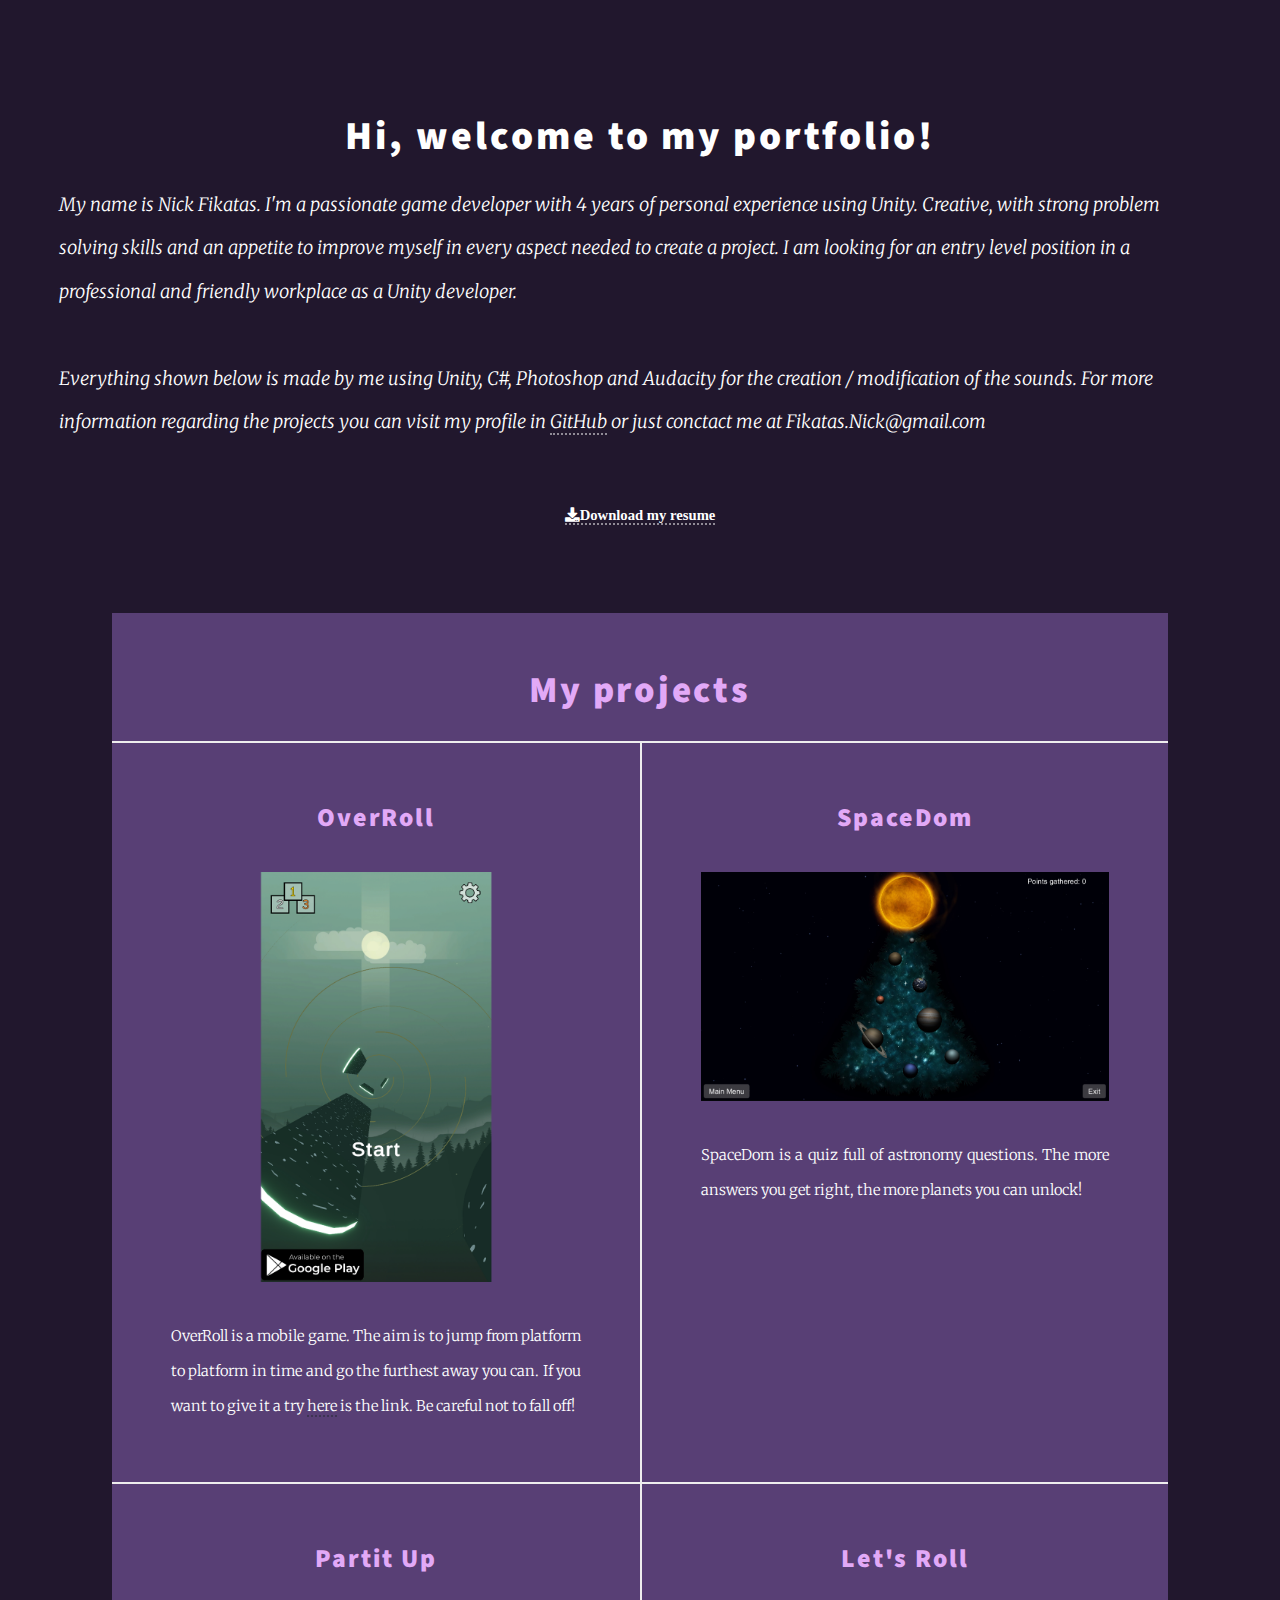
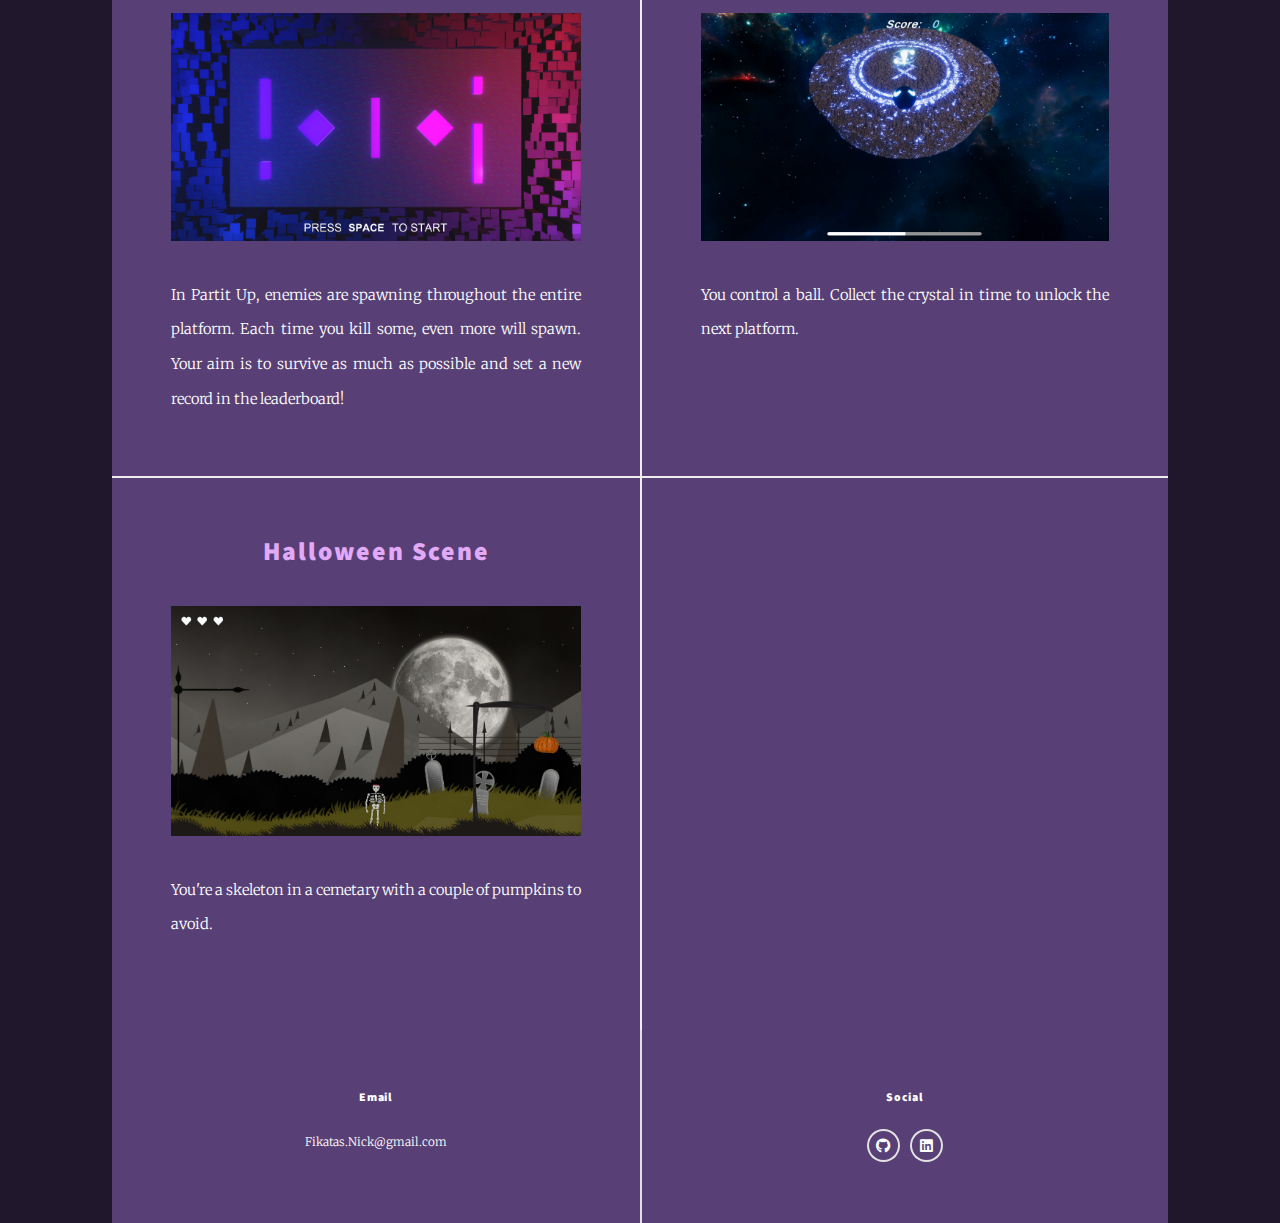
==== commit aaabeef7: "Update index.html" ====
--- a/index.html
+++ b/index.html
@@ -54,7 +54,7 @@
 								</article>
 								<article>
 									<header>
-										<h2><a href="Lets Roll.html">Let's roll</a></h2>
+										<h2><a href="Lets Roll.html">Let's Roll</a></h2>
 									</header>
 									<a href="Lets Roll.html" class="image fit"><img src="images/LetsRoll/Platform.jpg"></a>
 									<p>You control a ball. Collect the crystal in time to unlock the next platform.</p>
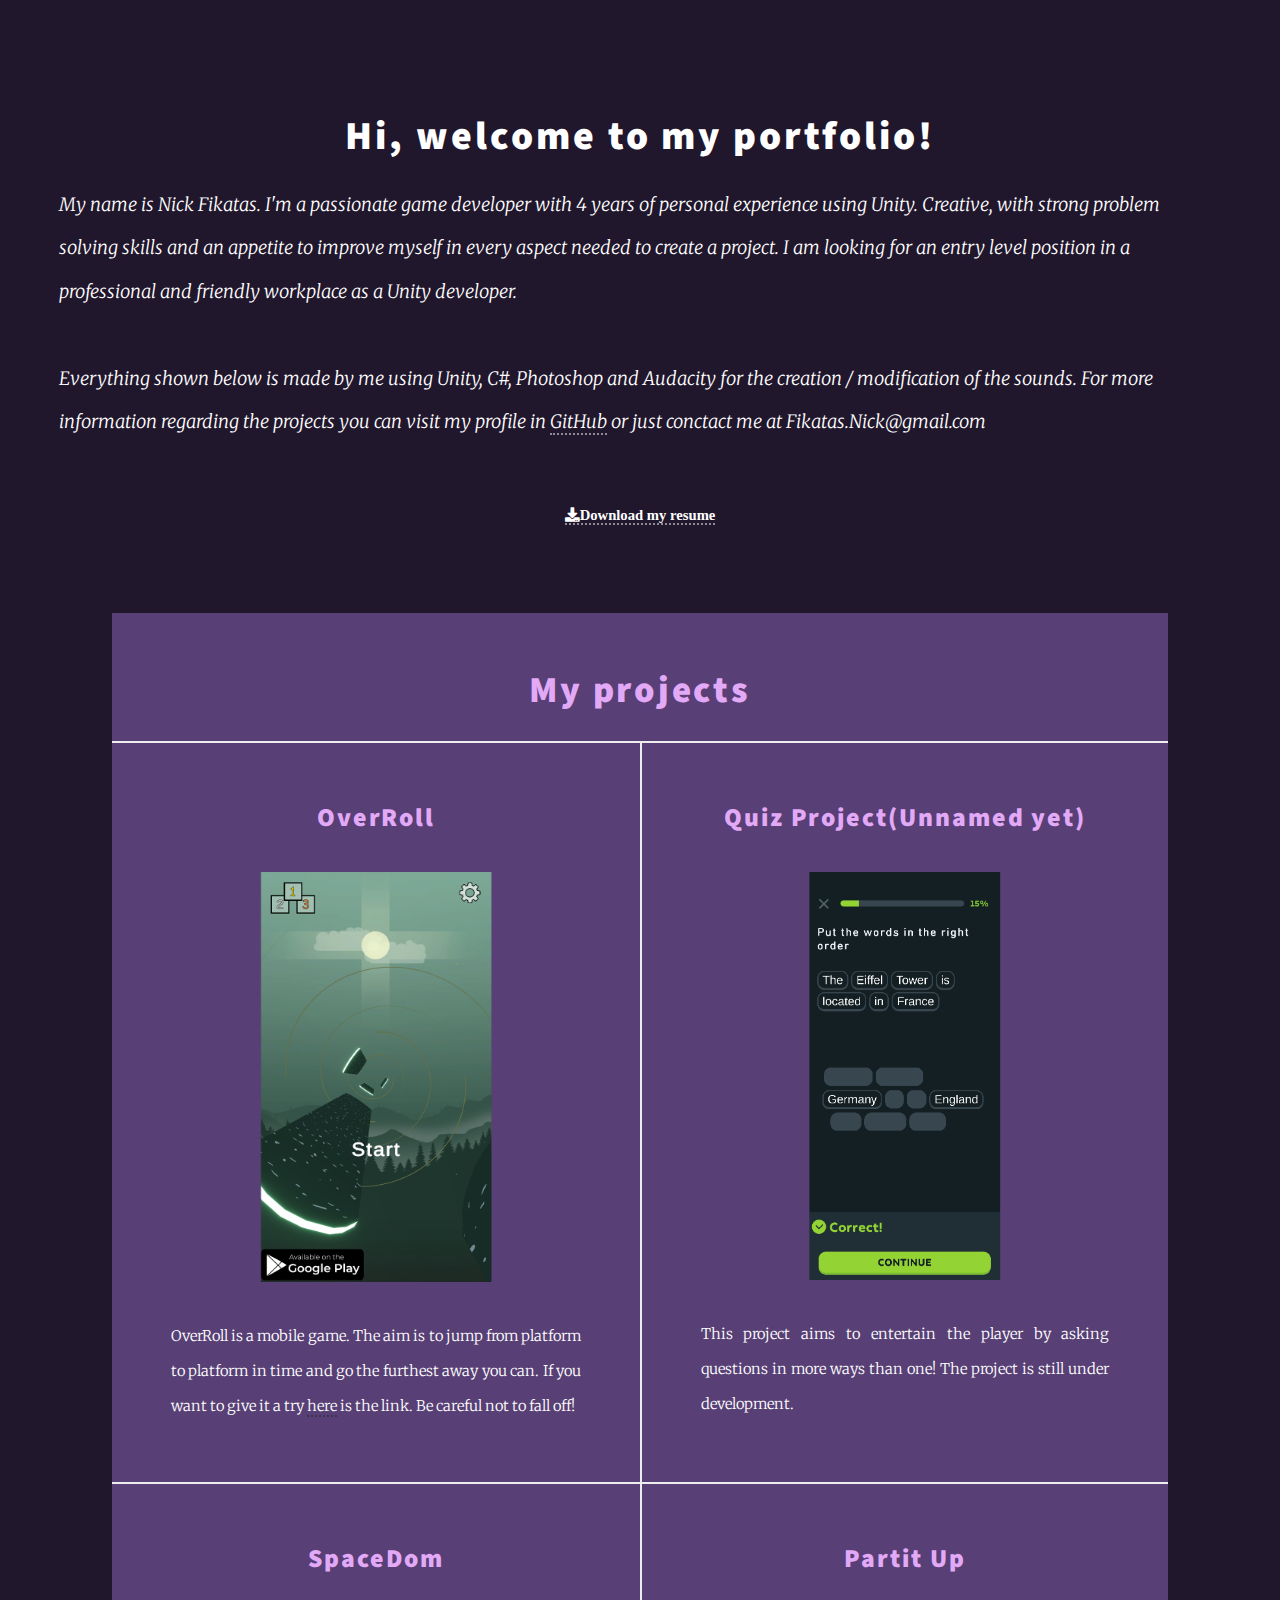
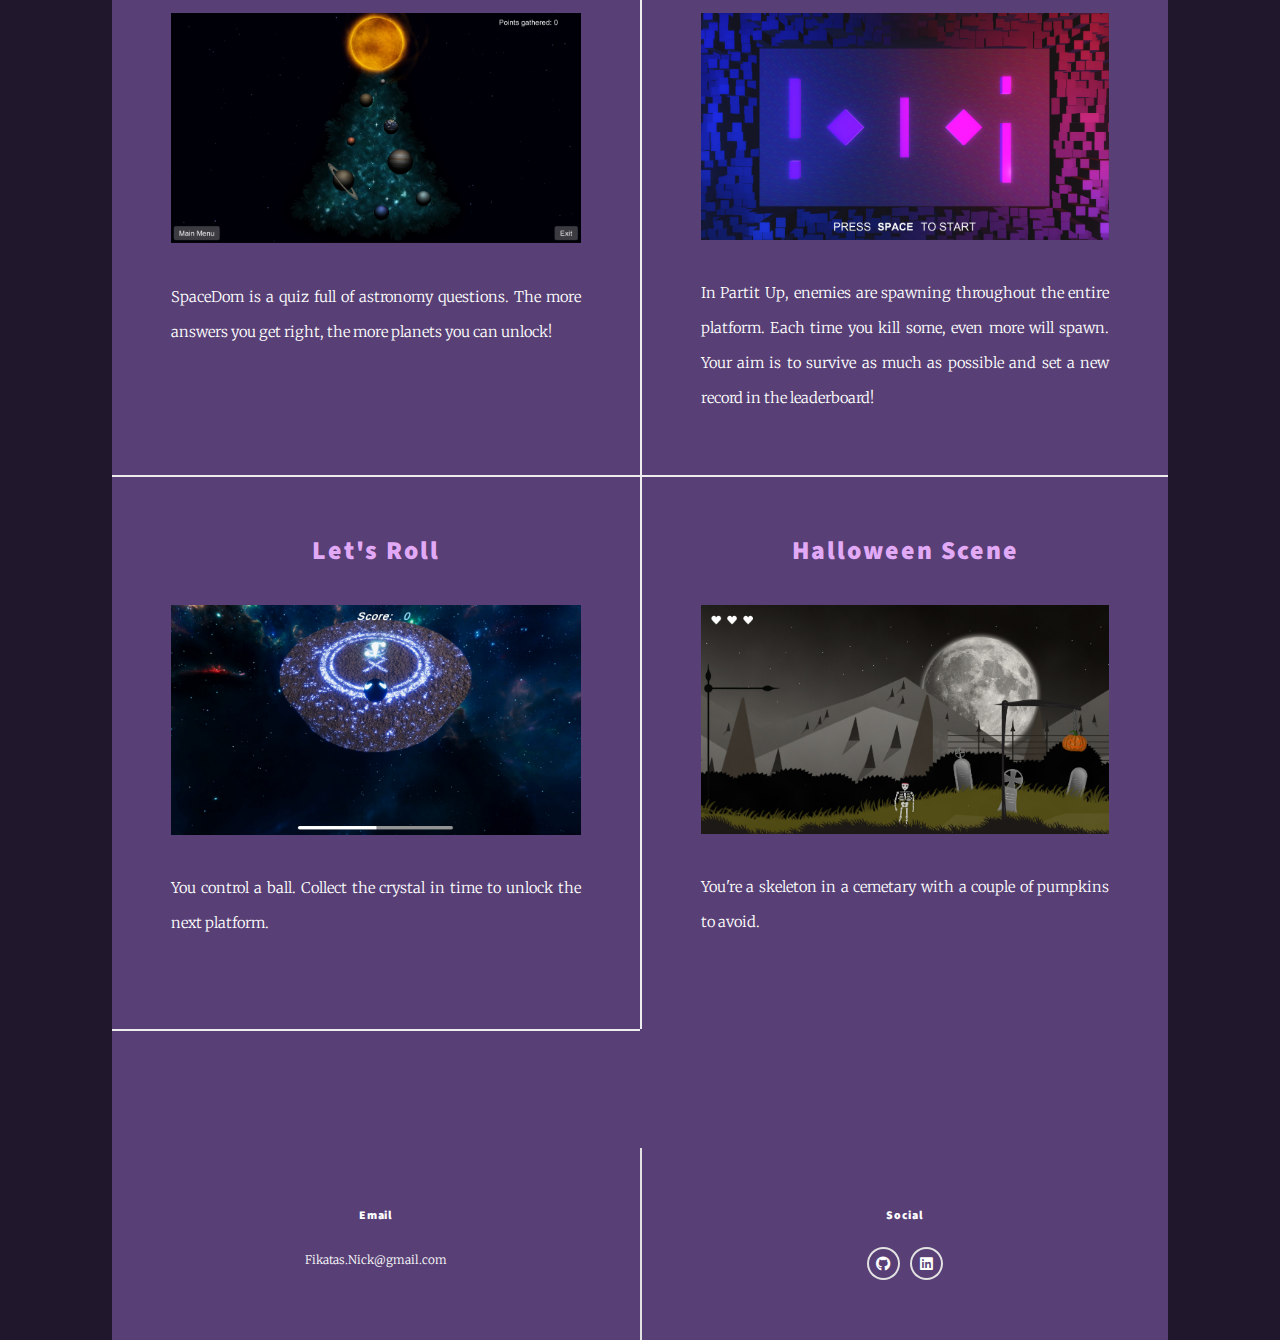
==== commit 48936146: "Quiz project  initial Update" ====
--- a/index.html
+++ b/index.html
@@ -36,6 +36,13 @@
 									<a href="OverRoll.html" class="image fit"><img src="images/OverRoll/MainMenu.png"></a>
 									<p>OverRoll is a mobile game. The aim is to jump from platform to platform in time and go the furthest away you can. 
 										If you want to give it a try <a href="https://play.google.com/store/apps/details?id=io.KosmicRelics.Jump">here</a> is the link. Be careful not to fall off!</p>
+								</article>
+								<article>
+									<header>
+										<h2><a href="Quiz Project.html">Quiz Project(Unnamed yet)<br /></a></h2>										
+									</header>
+									<a href="Quiz Project.html" class="image fit"><img src="images/Quiz screenshot.png"></a>
+									<p>This project aims to entertain the player by asking questions in more ways than one! The project is still under development.</p>
 								</article>
 								<article>
 									<header>
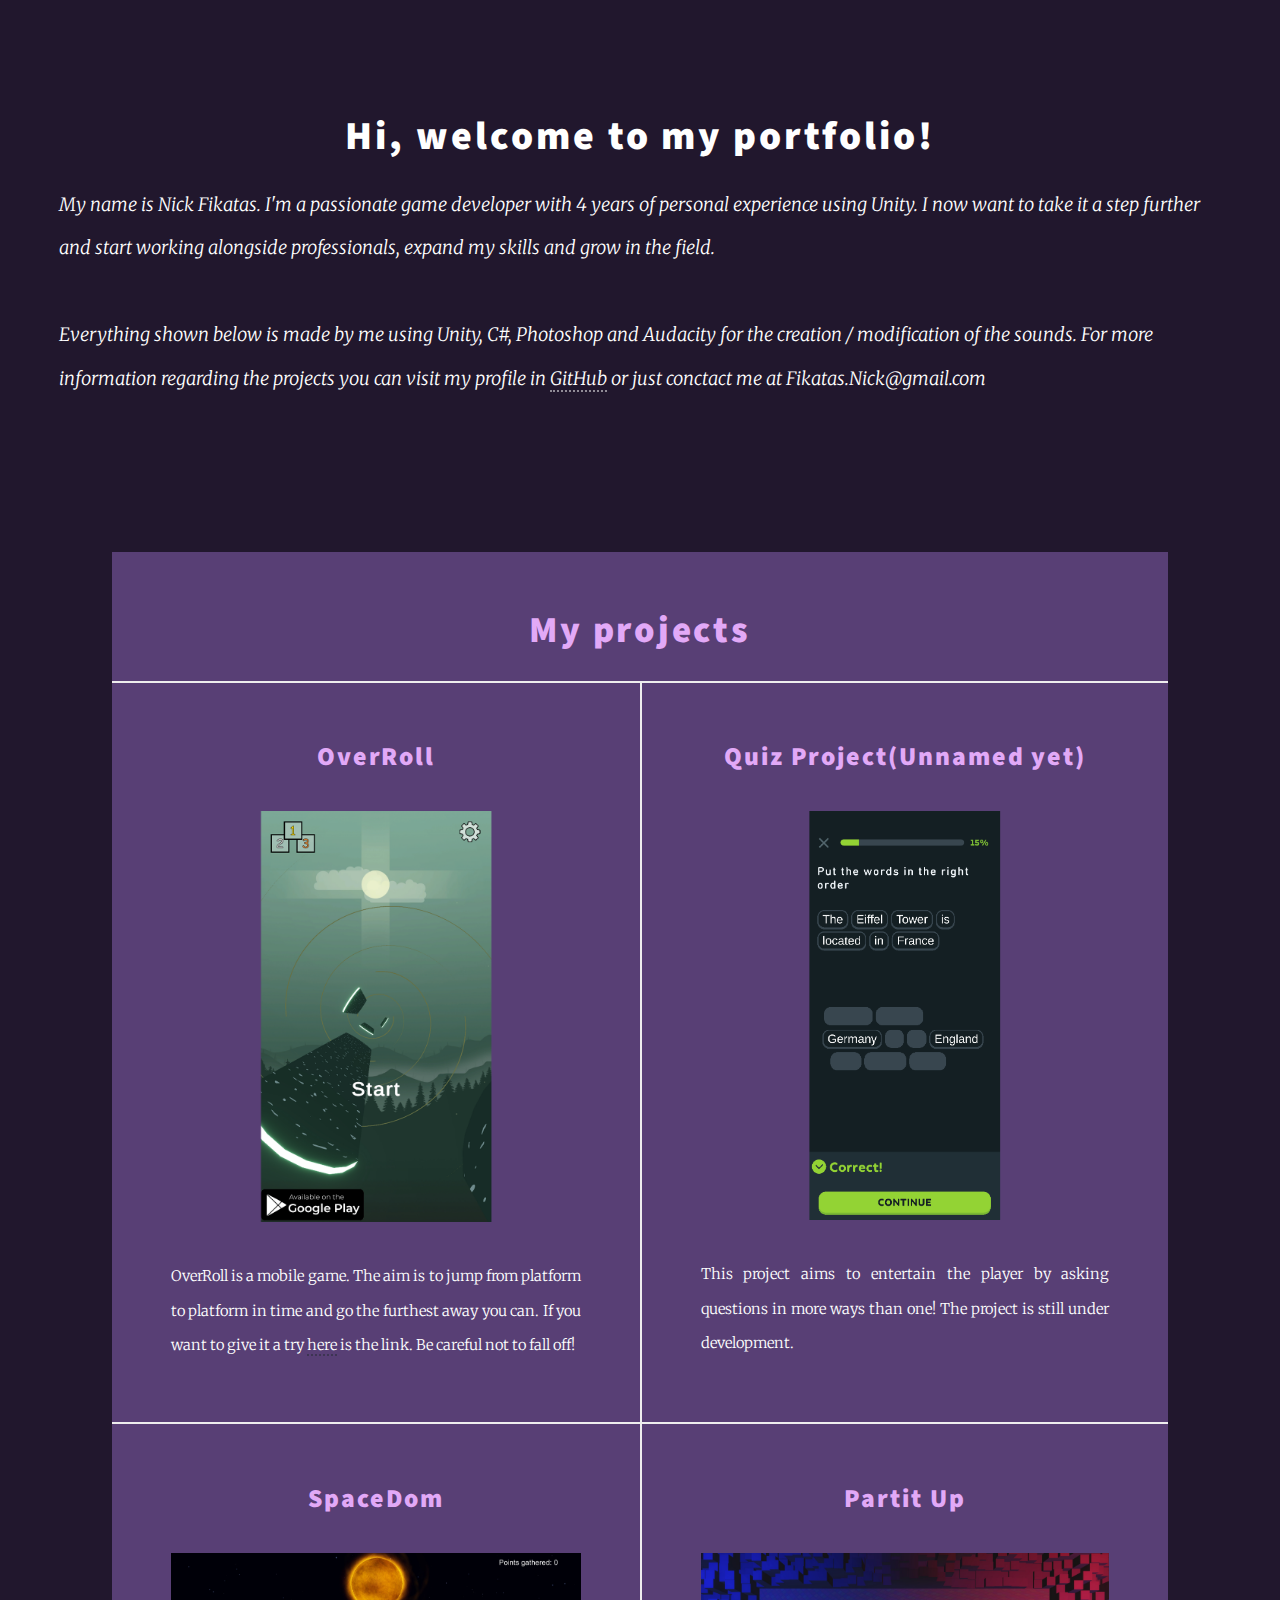
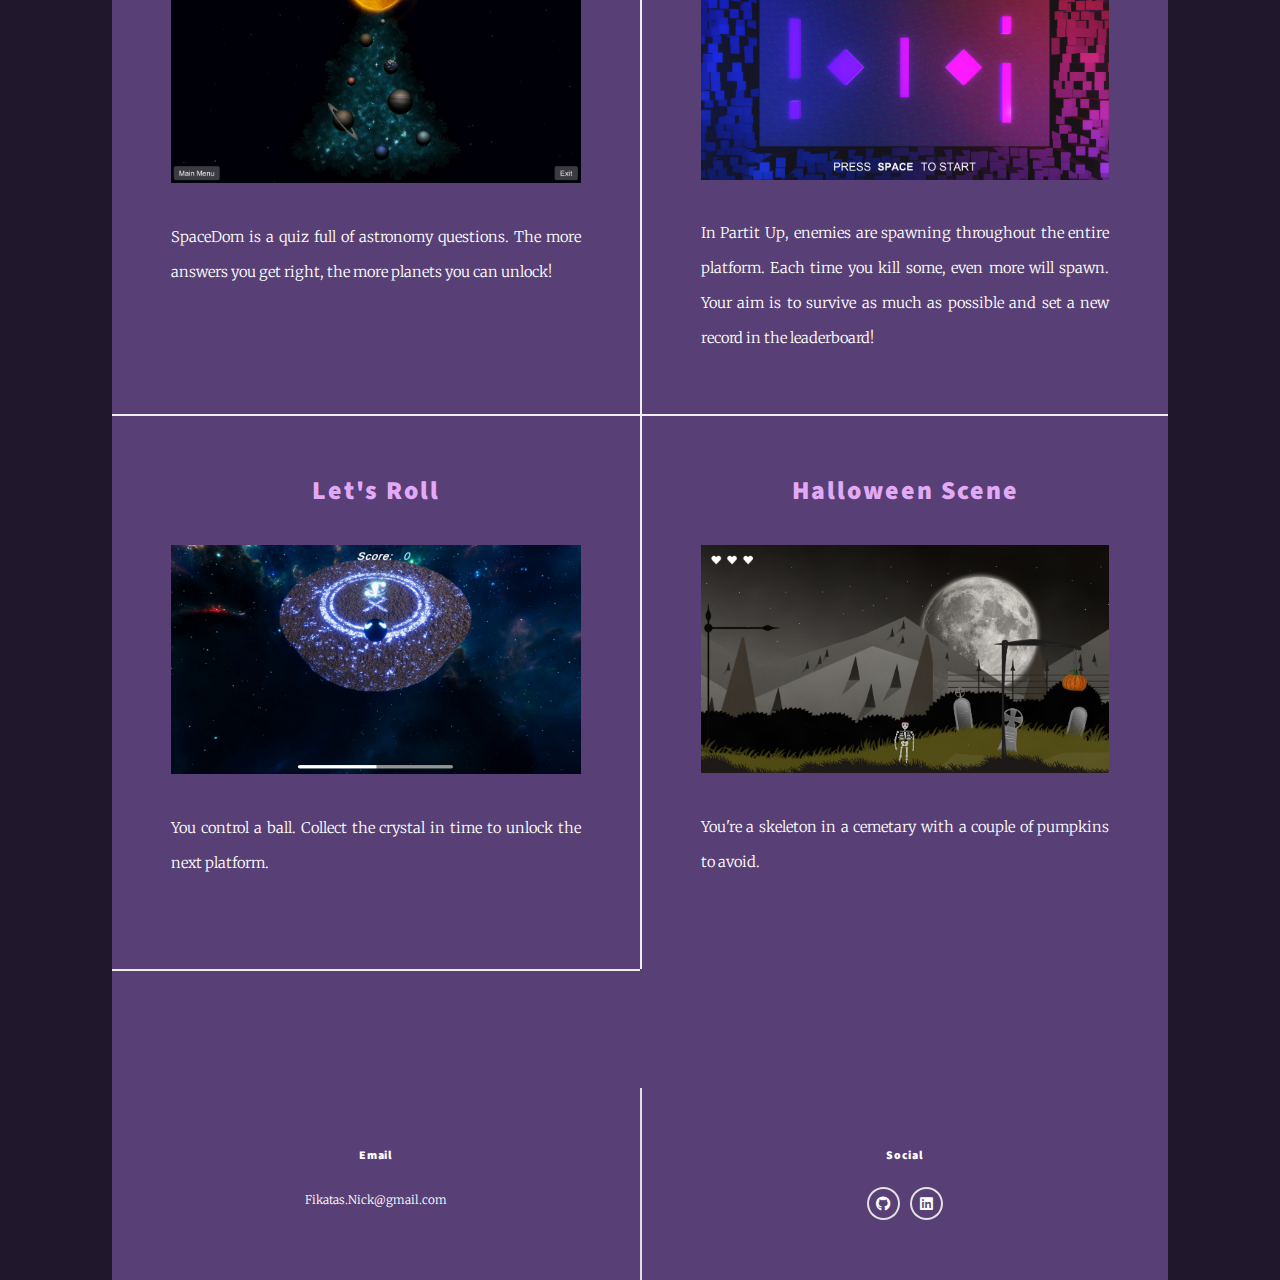
==== commit 008e222d: "Update index.html" ====
--- a/index.html
+++ b/index.html
@@ -15,14 +15,13 @@
 			<h1>Hi, welcome to my portfolio!</h1>
 			<p>
 				My name is Nick Fikatas. I'm a passionate game developer with 4 years of personal experience using
-				Unity. Creative, with strong problem solving skills and an appetite to improve
-				myself in every aspect needed to create a project. I am looking for an entry
-				level position in a professional and friendly workplace as a Unity developer.<br><br>
+				Unity. I now want to take it a step further and start working alongside professionals, expand my skills and grow in the field.<br><br>
+
 				Everything shown below is made by me using Unity, C#, Photoshop and Audacity for the creation / modification of the sounds.
 				For more information regarding the projects you can visit my profile in <a href="https://github.com/KosmicRelic">GitHub</a>
 				or just conctact me at Fikatas.Nick@gmail.com
 			</p><br>
-			<a href="Nikolaos Fikatas Resume.pdf" Download class="fa fa-download" aria-hidden="true"><span class="label">Download my resume</span></a>
+			<!--<a href="Nikolaos Fikatas Resume.pdf" Download class="fa fa-download" aria-hidden="true"><span class="label">Download my resume</span></a>-->
 		</div>
 				<!-- Main -->
 					<div id="main">
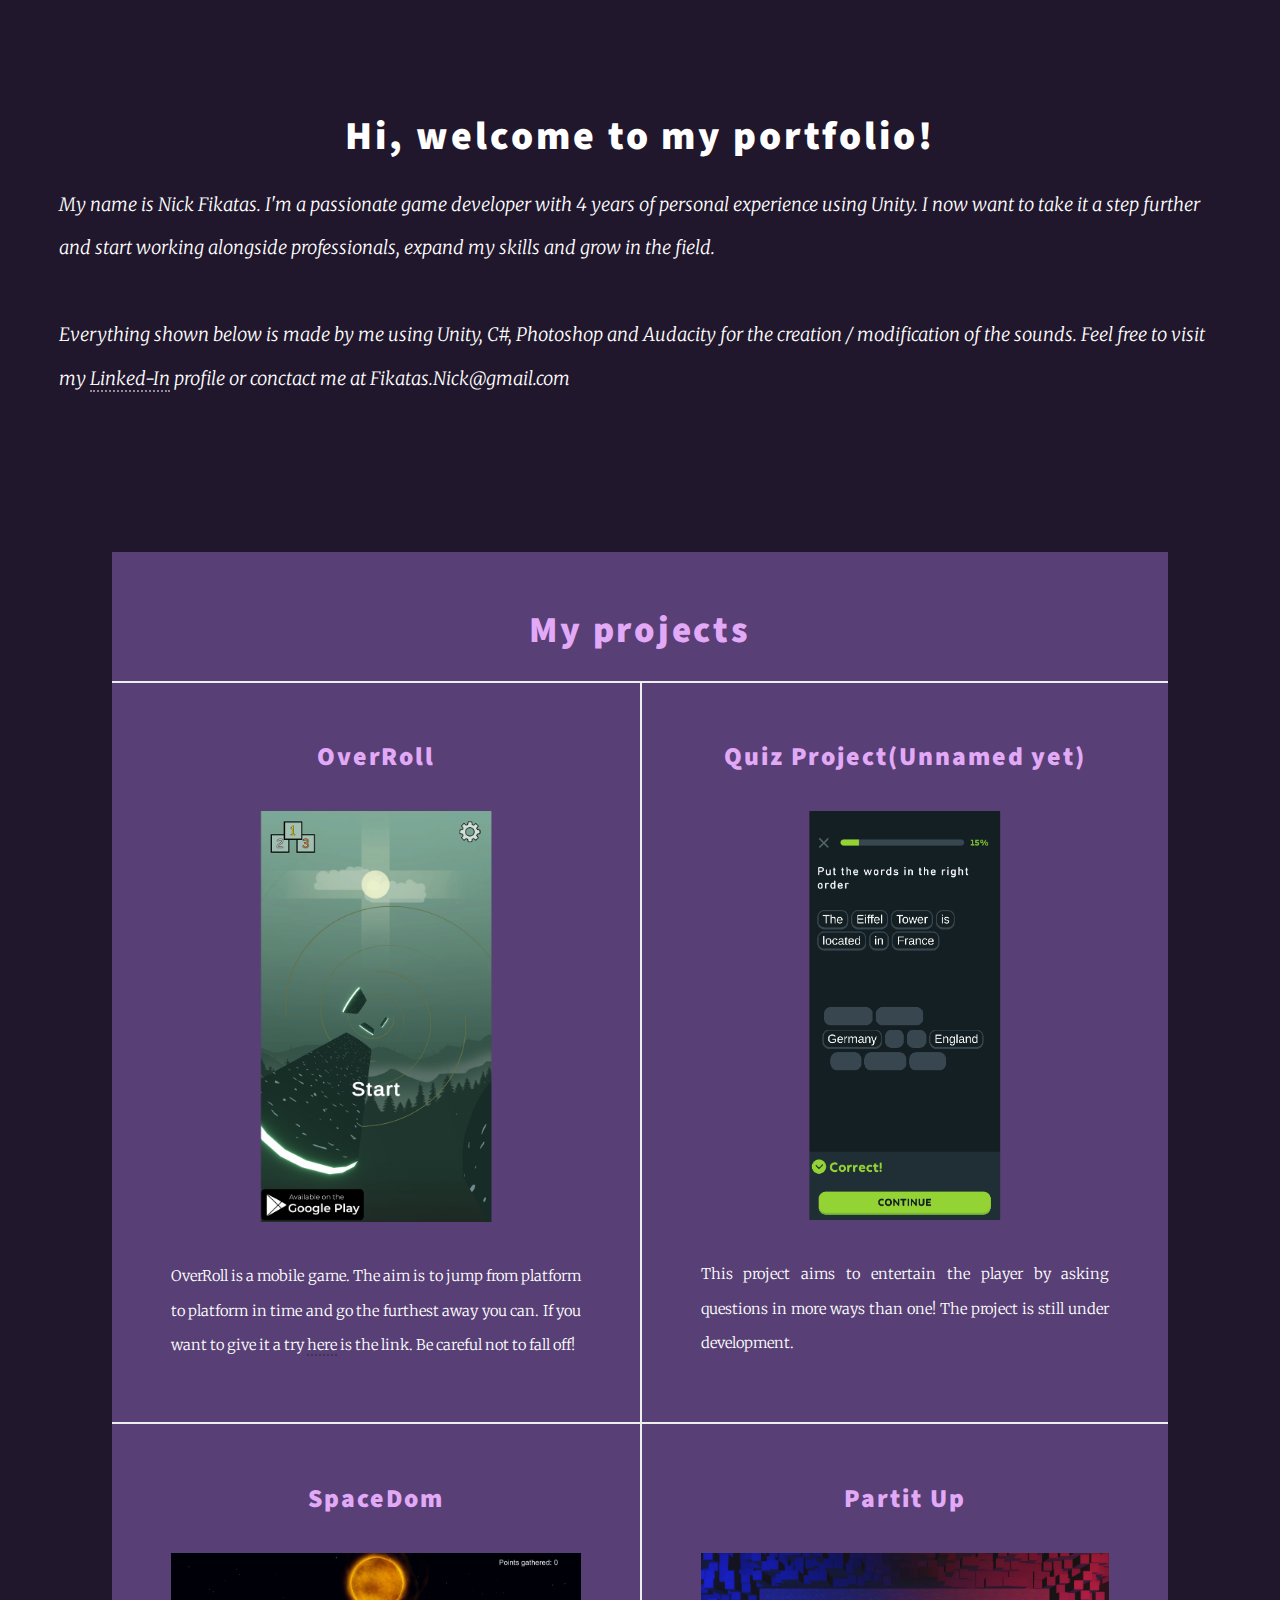
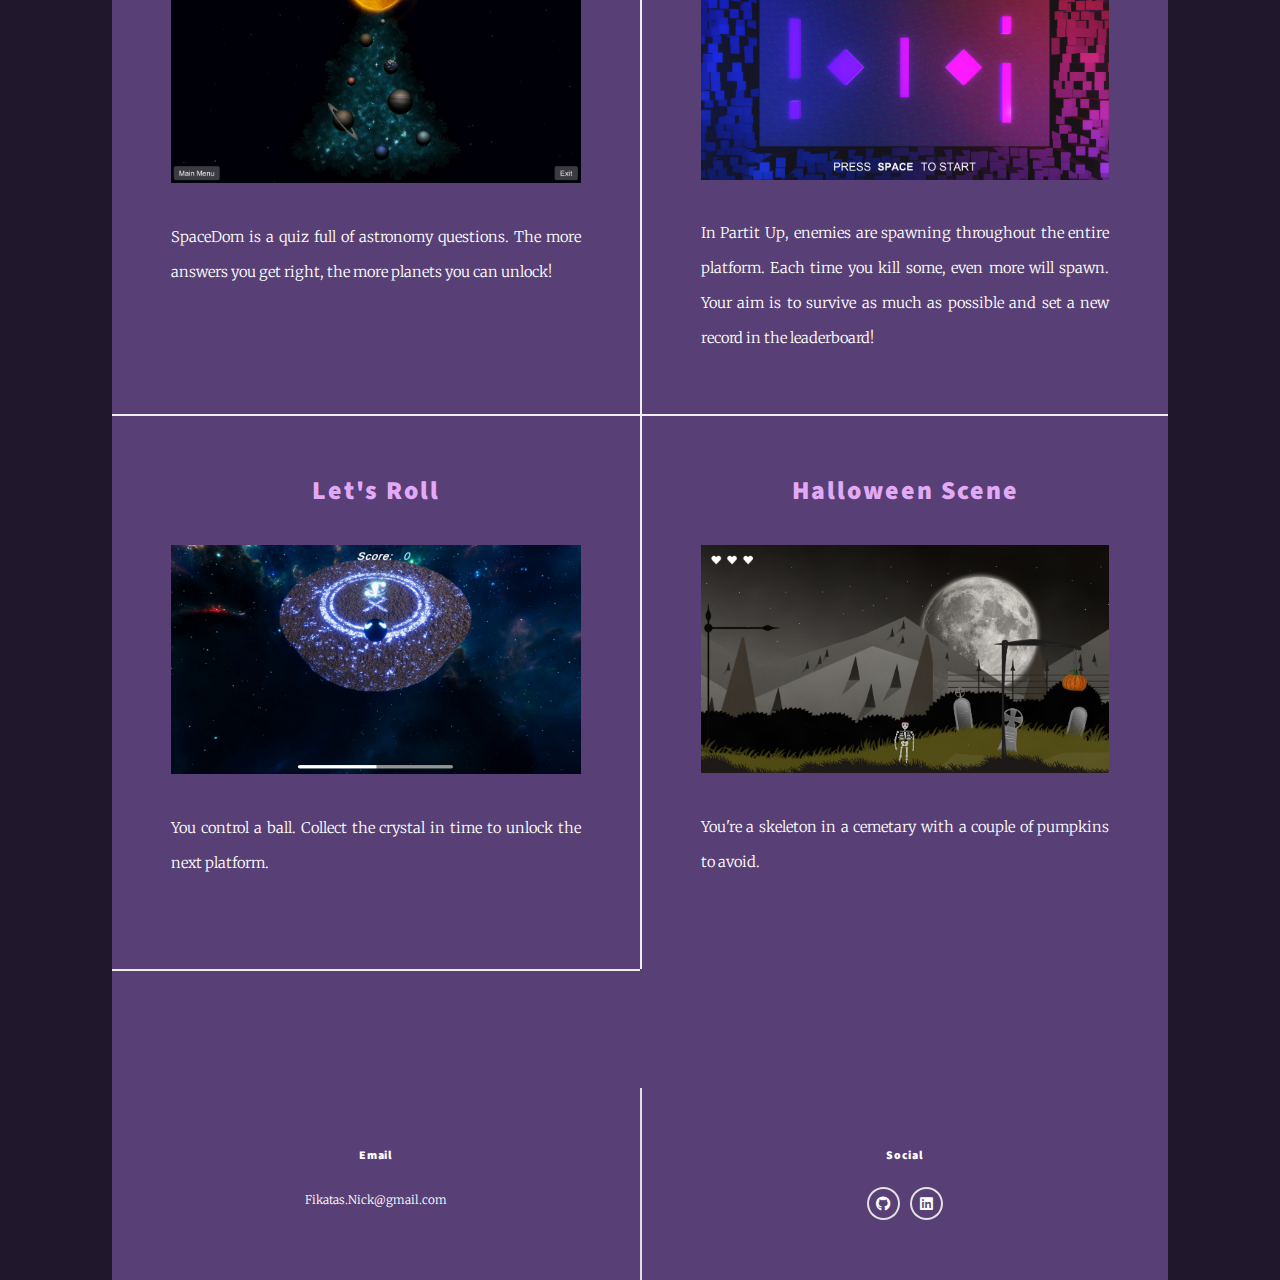
==== commit debcbf4e: "Update index.html" ====
--- a/index.html
+++ b/index.html
@@ -18,8 +18,8 @@
 				Unity. I now want to take it a step further and start working alongside professionals, expand my skills and grow in the field.<br><br>
 
 				Everything shown below is made by me using Unity, C#, Photoshop and Audacity for the creation / modification of the sounds.
-				For more information regarding the projects you can visit my profile in <a href="https://github.com/KosmicRelic">GitHub</a>
-				or just conctact me at Fikatas.Nick@gmail.com
+				Feel free to visit my <a href="https://www.linkedin.com/in/nikolaos-fikatas-37b38223a/"><span class="label">Linked-In</span></a>
+				profile or conctact me at Fikatas.Nick@gmail.com
 			</p><br>
 			<!--<a href="Nikolaos Fikatas Resume.pdf" Download class="fa fa-download" aria-hidden="true"><span class="label">Download my resume</span></a>-->
 		</div>
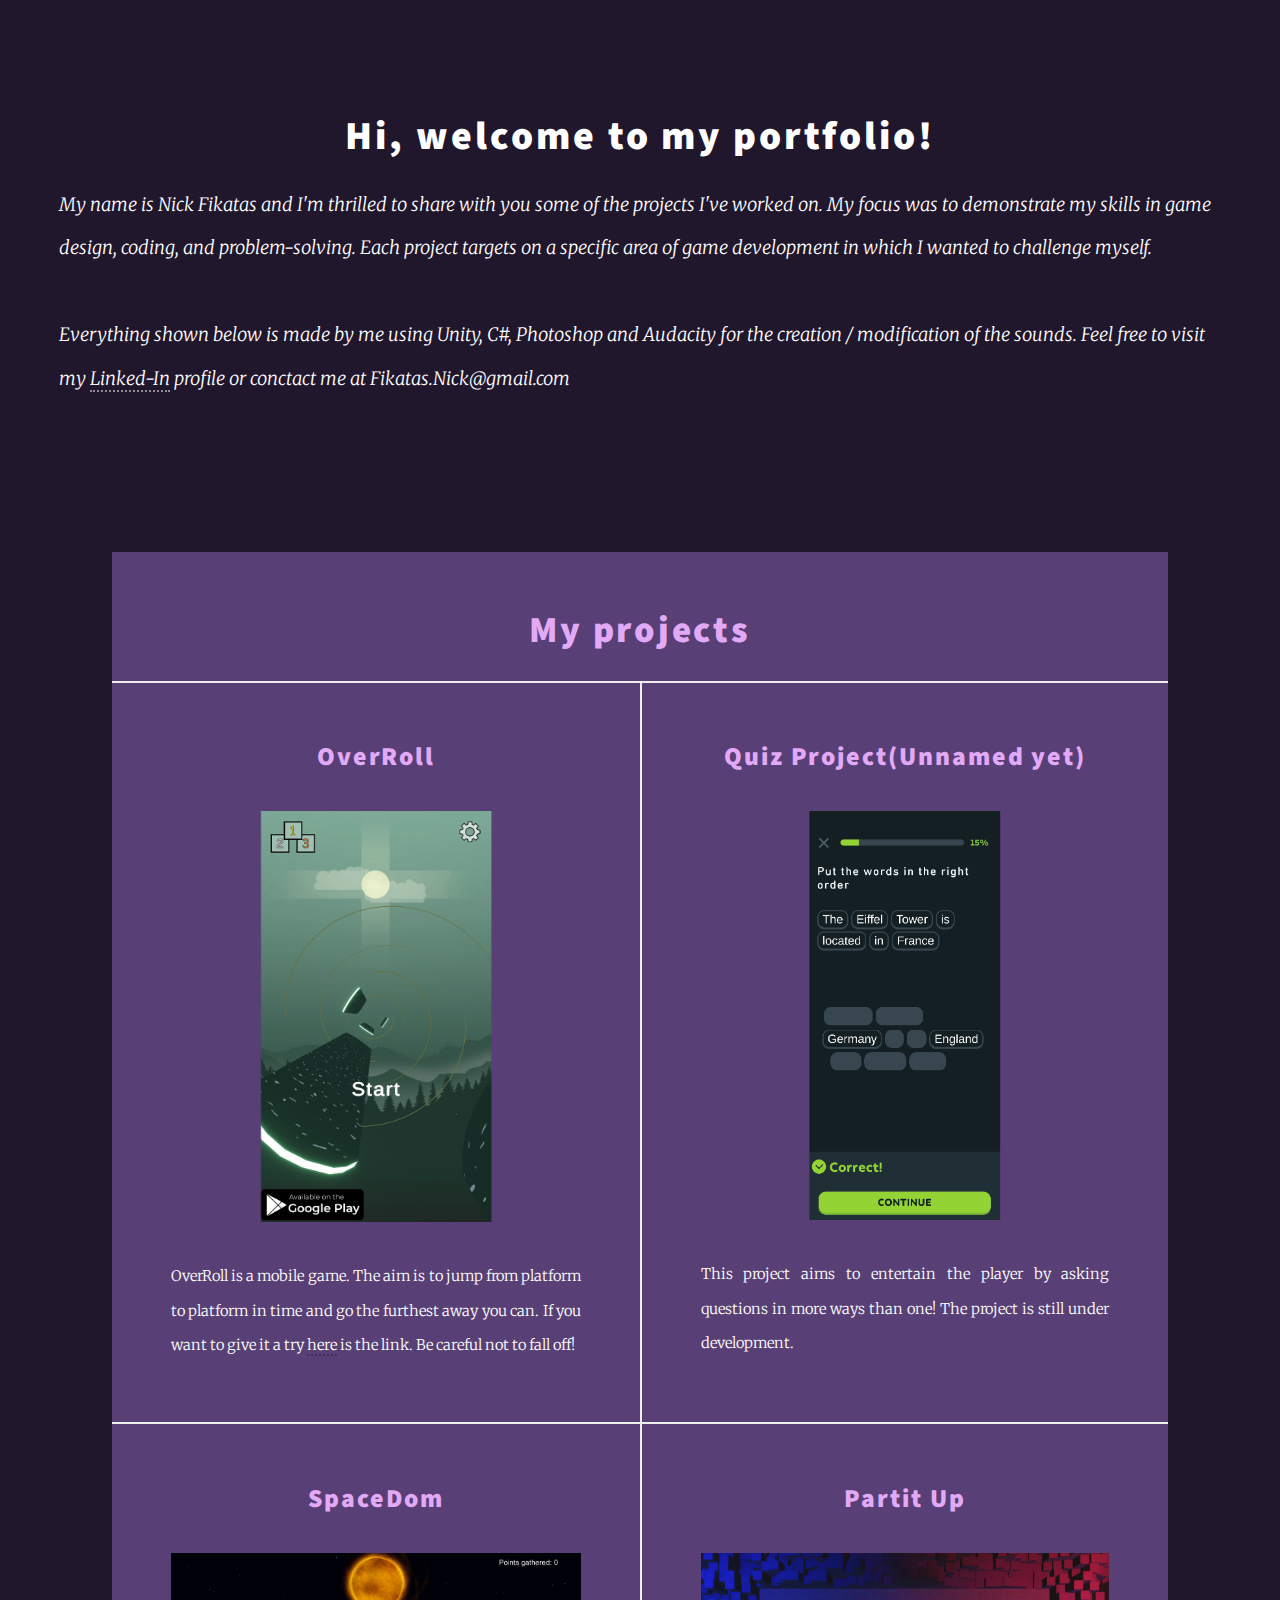
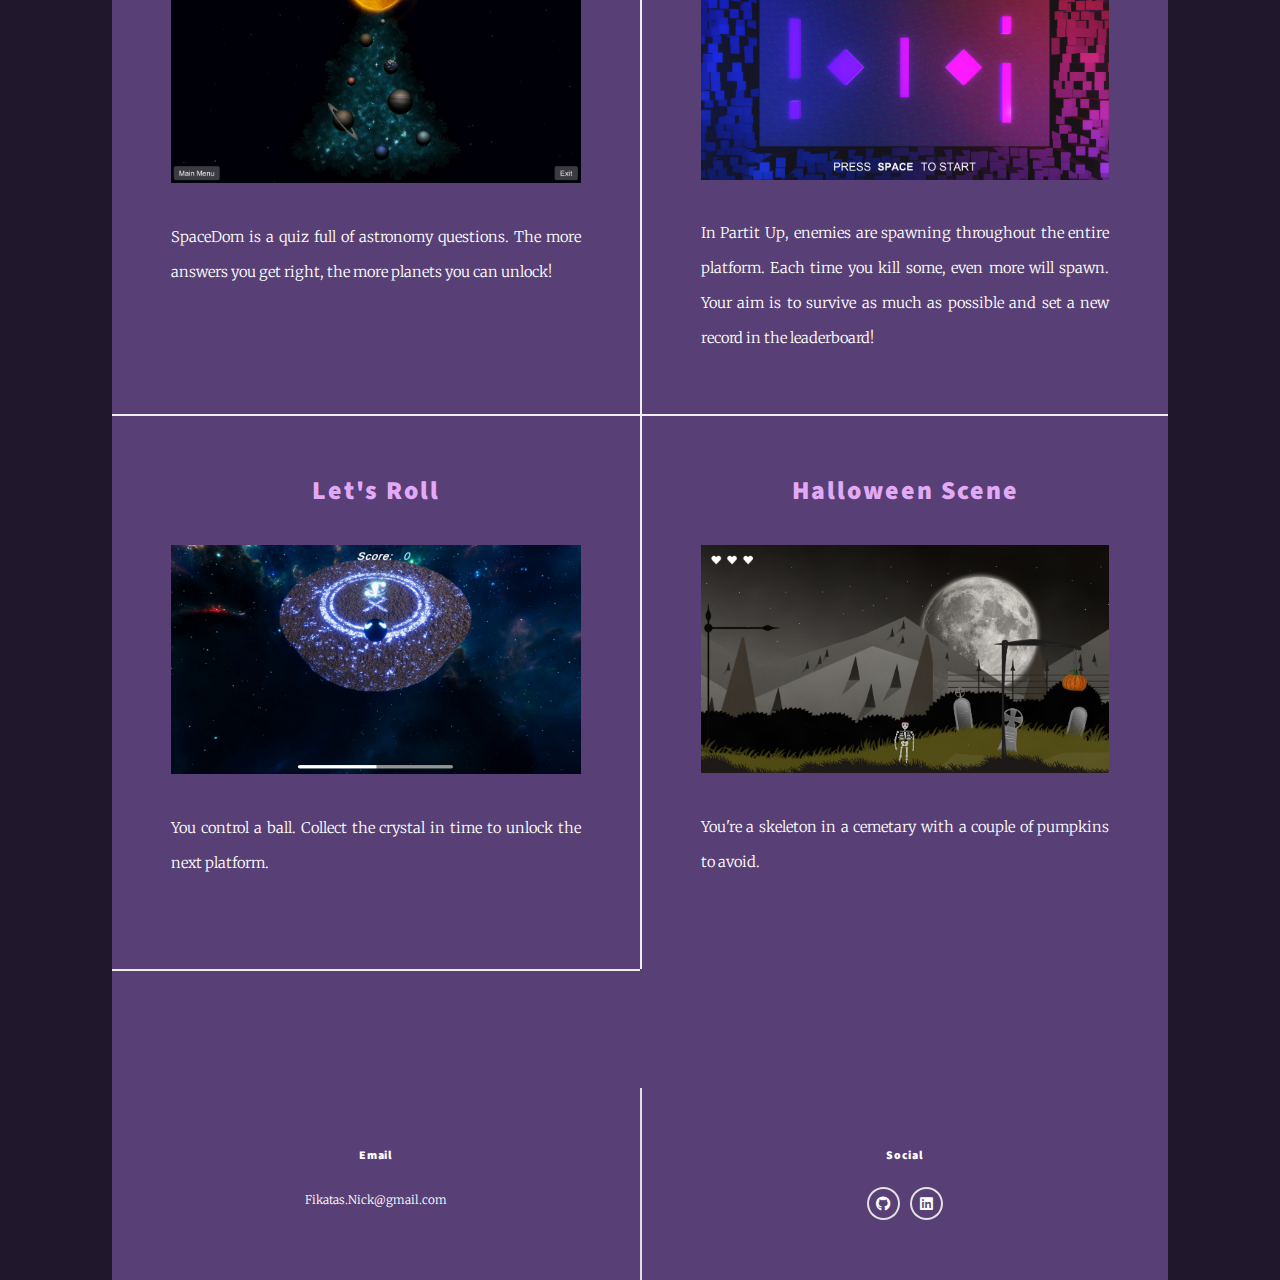
==== commit cab31f86: "Update index.html" ====
--- a/index.html
+++ b/index.html
@@ -14,8 +14,9 @@
 		<div id="intro">
 			<h1>Hi, welcome to my portfolio!</h1>
 			<p>
-				My name is Nick Fikatas. I'm a passionate game developer with 4 years of personal experience using
-				Unity. I now want to take it a step further and start working alongside professionals, expand my skills and grow in the field.<br><br>
+				My name is Nick Fikatas and I'm thrilled to share with you some of the projects I've worked on.
+				My focus was to demonstrate my skills in game design, coding, and problem-solving.
+				Each project targets on a specific area of game development in which I wanted to challenge myself.<br><br>
 
 				Everything shown below is made by me using Unity, C#, Photoshop and Audacity for the creation / modification of the sounds.
 				Feel free to visit my <a href="https://www.linkedin.com/in/nikolaos-fikatas-37b38223a/"><span class="label">Linked-In</span></a>
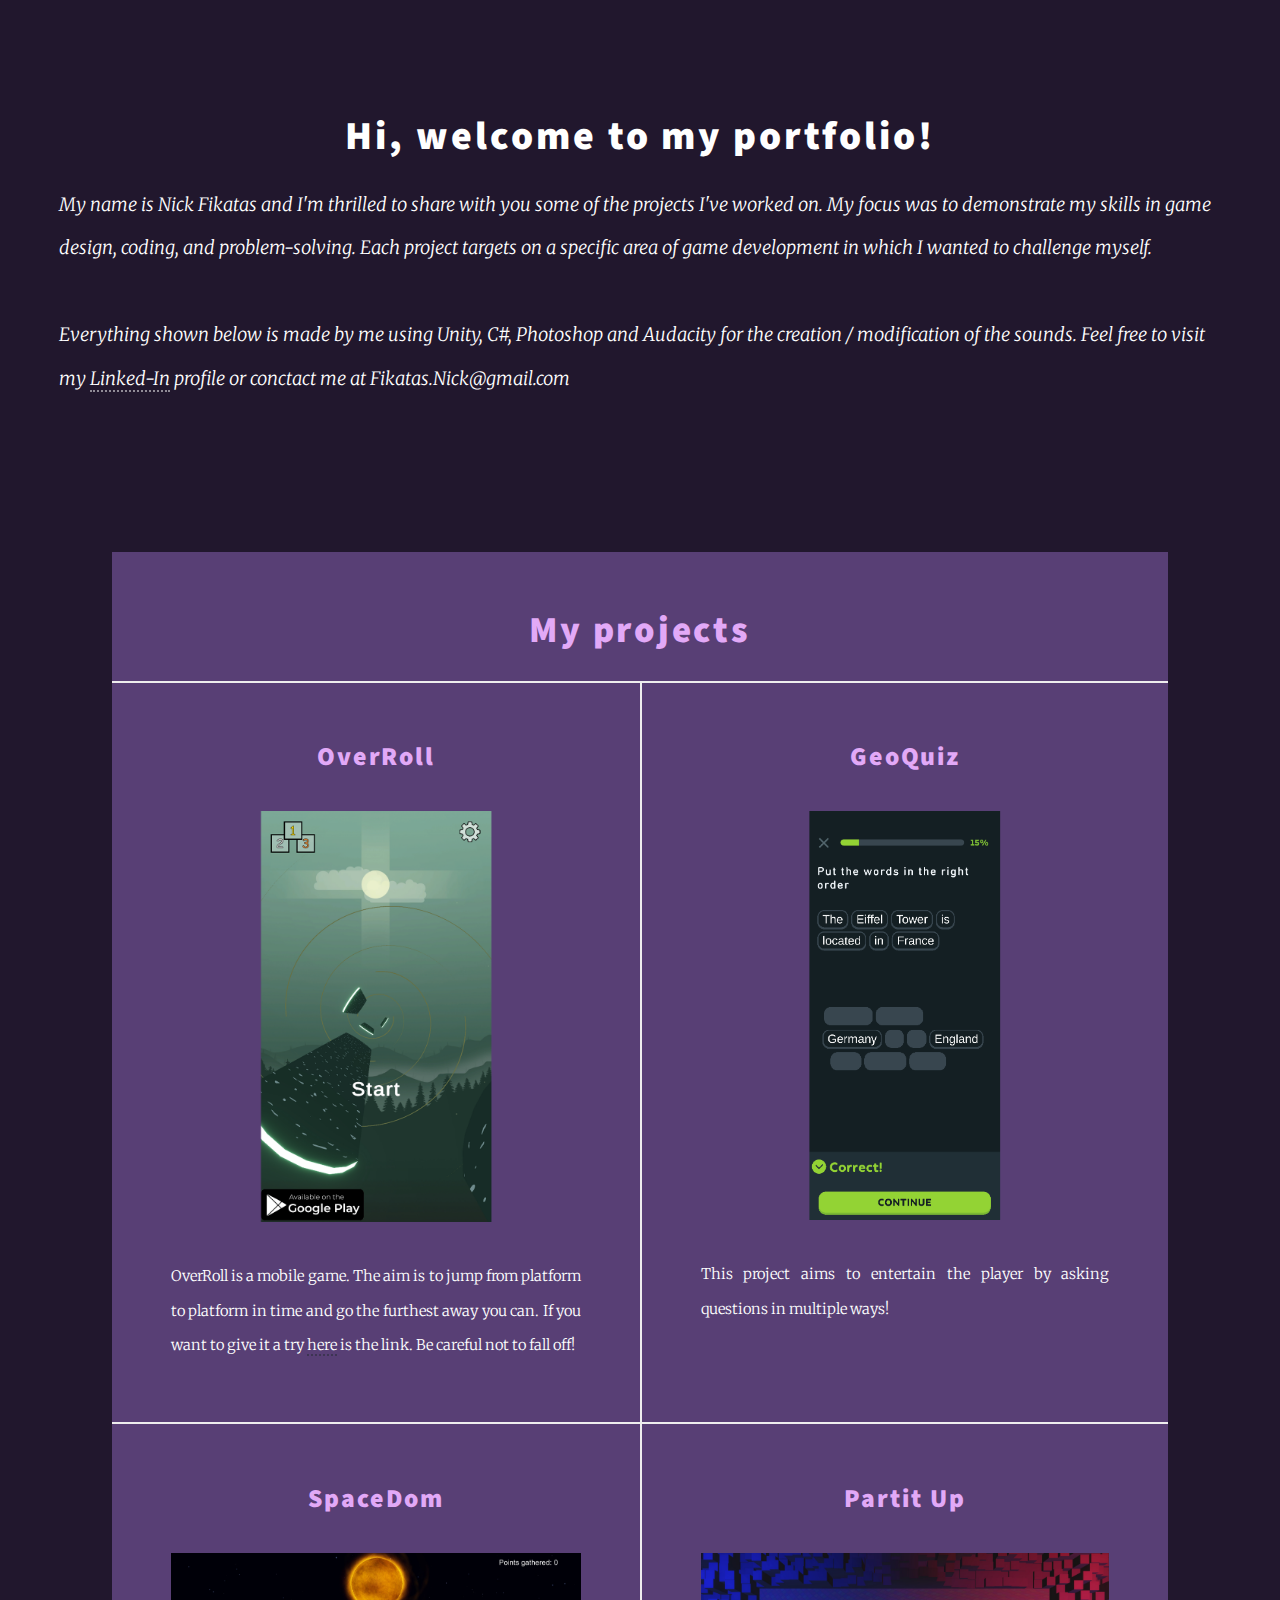
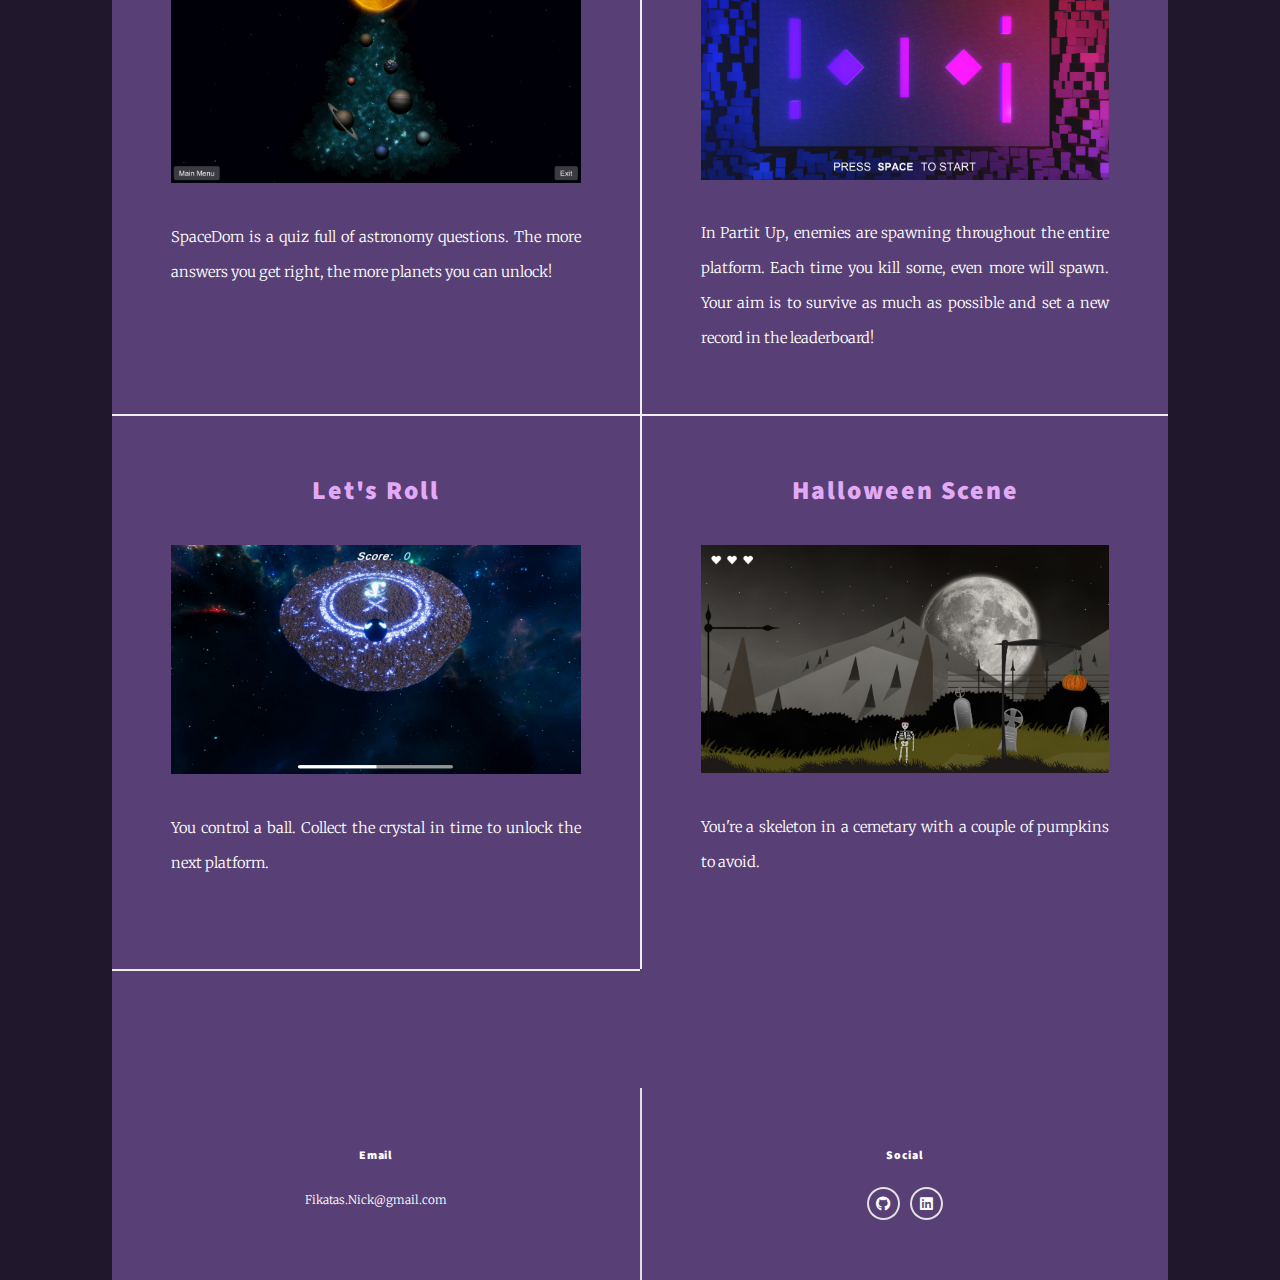
==== commit 458a835c: "Update" ====
--- a/index.html
+++ b/index.html
@@ -19,7 +19,7 @@
 				Each project targets on a specific area of game development in which I wanted to challenge myself.<br><br>
 
 				Everything shown below is made by me using Unity, C#, Photoshop and Audacity for the creation / modification of the sounds.
-				Feel free to visit my <a href="https://www.linkedin.com/in/nikolaos-fikatas-37b38223a/"><span class="label">Linked-In</span></a>
+				Feel free to visit my <a href="https://www.linkedin.com/in/fiknikos/"><span class="label">Linked-In</span></a>
 				profile or conctact me at Fikatas.Nick@gmail.com
 			</p><br>
 			<!--<a href="Nikolaos Fikatas Resume.pdf" Download class="fa fa-download" aria-hidden="true"><span class="label">Download my resume</span></a>-->
@@ -39,10 +39,10 @@
 								</article>
 								<article>
 									<header>
-										<h2><a href="Quiz Project.html">Quiz Project(Unnamed yet)<br /></a></h2>										
+										<h2><a href="Quiz Project.html">GeoQuiz<br /></a></h2>										
 									</header>
-									<a href="Quiz Project.html" class="image fit"><img src="images/Quiz screenshot.png"></a>
-									<p>This project aims to entertain the player by asking questions in more ways than one! The project is still under development.</p>
+									<a href="GeoQuiz.html" class="image fit"><img src="images/GeoQuiz screenshot.png"></a>
+									<p>This project aims to entertain the player by asking questions in multiple ways!</p>
 								</article>
 								<article>
 									<header>
@@ -90,7 +90,7 @@
 								<h3>Social</h3>
 								<ul class="icons alt">																		
 									<li><a href="https://github.com/KosmicRelic" class="icon brands alt fa-github"><span class="label">GitHub</span></a></li>
-									<li><a href="https://www.linkedin.com/in/nikolaos-fikatas-37b38223a/" class="icon brands alt fa-linkedin"><span class="label">Linked-In</span></a></li>
+									<li><a href="https://www.linkedin.com/in/fiknikos/" class="icon brands alt fa-linkedin"><span class="label">Linked-In</span></a></li>
 								</ul>
 							</section>
 						</section>
